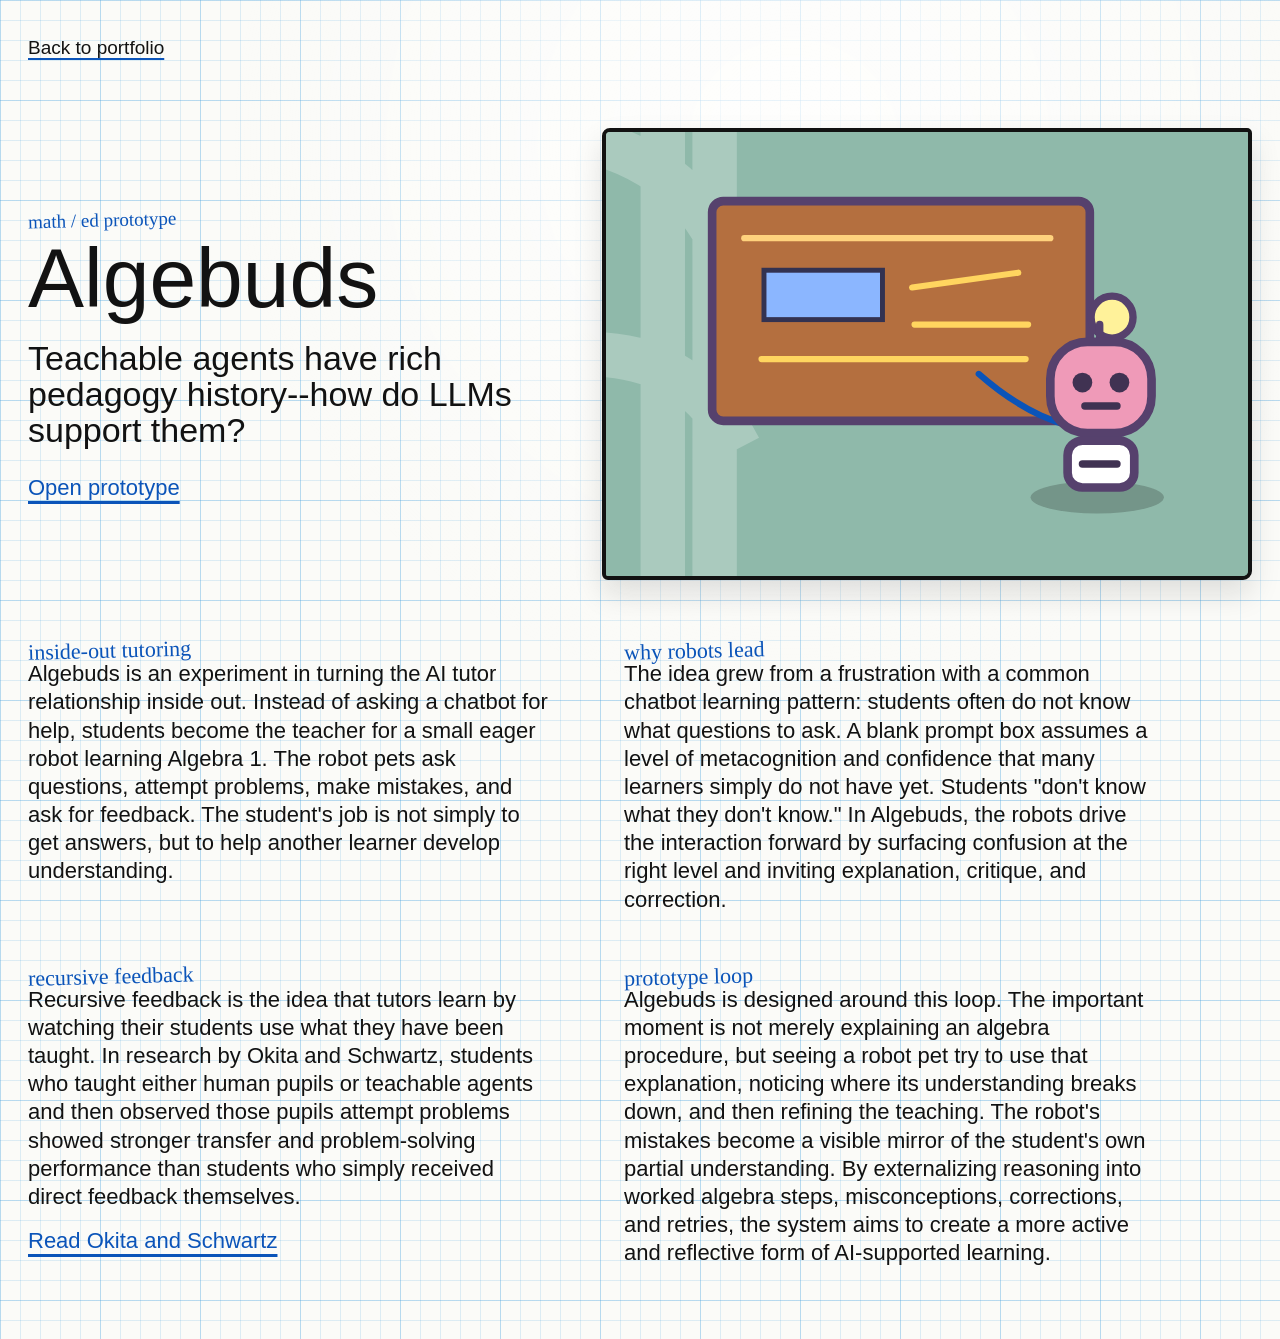
==== algebuds.html @ d645607c "Add Algebuds portfolio page" ====
<!doctype html>
<html lang="en">
  <head>
    <meta charset="utf-8">
    <meta name="viewport" content="width=device-width, initial-scale=1">
    <meta
      name="description"
      content="A brief portfolio explainer for Algebuds, a teachable-agent Algebra 1 prototype."
    >
    <title>Algebuds: Teachable Agents for Algebra 1 | Scott Farrar</title>
    <link rel="stylesheet" href="styles.css?v=algebuds-20260514">
  </head>
  <body class="case-body algebuds-body">
    <main class="case-page algebuds-page">
      <a class="case-back-link" href="index.html">Back to portfolio</a>

      <header class="case-hero algebuds-hero">
        <div class="algebuds-hero-copy">
          <p class="case-kicker">math / ed prototype</p>
          <h1>Algebuds</h1>
          <p class="case-subtitle">
            Teachable agents have rich pedagogy history--how do LLMs support them?
          </p>
          <a class="prototype-link" href="https://grumm1728.github.io/algebuds/" target="_blank" rel="noreferrer">
            Open prototype
          </a>
        </div>

        <figure class="algebuds-scene" aria-label="A robot pet learning algebra at a classroom board">
          <svg viewBox="0 0 520 360" role="img" aria-labelledby="algebuds-scene-title algebuds-scene-desc">
            <title id="algebuds-scene-title">Algebuds robot at an algebra board</title>
            <desc id="algebuds-scene-desc">
              A small robot pet stands by a board with algebra steps, ready to ask a student for feedback.
            </desc>
            <rect class="scene-wall" x="0" y="0" width="520" height="360"></rect>
            <path class="scene-arc" d="M-20 6c82 18 128 76 136 178M-14 180c58 0 96 26 122 76M46 0v360M88 0v360"></path>
            <rect class="lesson-board" x="86" y="56" width="306" height="178" rx="9"></rect>
            <path class="board-line" d="M112 86h248"></path>
            <rect class="equation-card" x="128" y="112" width="96" height="40"></rect>
            <path class="chalk-step" d="M248 126l86-12M250 156h92M126 184h214"></path>
            <path class="feedback-arrow" d="M302 196c34 30 66 44 104 48"></path>
            <path class="feedback-arrow" d="M394 230l18 14-20 10"></path>
            <ellipse class="bot-shadow" cx="398" cy="296" rx="54" ry="13"></ellipse>
            <circle class="bot-antenna" cx="410" cy="150" r="17"></circle>
            <path class="bot-stem" d="M400 178v-22"></path>
            <rect class="bot-head" x="360" y="170" width="82" height="74" rx="30"></rect>
            <circle class="bot-eye" cx="386" cy="203" r="8"></circle>
            <circle class="bot-eye" cx="416" cy="203" r="8"></circle>
            <path class="bot-mouth" d="M388 222h26"></path>
            <rect class="bot-body" x="374" y="250" width="54" height="38" rx="12"></rect>
            <path class="bot-body-line" d="M386 269h28"></path>
          </svg>
        </figure>
      </header>

      <section class="algebuds-copy" aria-label="Algebuds explainer">
        <article class="case-section algebuds-section">
          <p class="section-label">inside-out tutoring</p>
          <p>
            Algebuds is an experiment in turning the AI tutor relationship inside out. Instead of
            asking a chatbot for help, students become the teacher for a small eager robot learning
            Algebra 1. The robot pets ask questions, attempt problems, make mistakes, and ask for
            feedback. The student's job is not simply to get answers, but to help another learner
            develop understanding.
          </p>
        </article>

        <article class="case-section algebuds-section">
          <p class="section-label">why robots lead</p>
          <p>
            The idea grew from a frustration with a common chatbot learning pattern: students often
            do not know what questions to ask. A blank prompt box assumes a level of metacognition
            and confidence that many learners simply do not have yet. Students "don't know what
            they don't know." In Algebuds, the robots drive the interaction forward by surfacing
            confusion at the right level and inviting explanation, critique, and correction.
          </p>
        </article>

        <article class="case-section algebuds-section">
          <p class="section-label">recursive feedback</p>
          <p>
            Recursive feedback is the idea that tutors learn by watching their students use what
            they have been taught. In research by Okita and Schwartz, students who taught either
            human pupils or teachable agents and then observed those pupils attempt problems showed
            stronger transfer and problem-solving performance than students who simply received
            direct feedback themselves.
          </p>
          <a
            class="research-link"
            href="https://aaalab.stanford.edu/assets/papers/2013/Learning_by_teaching_human_pupils.pdf"
            target="_blank"
            rel="noreferrer"
          >
            Read Okita and Schwartz
          </a>
        </article>

        <article class="case-section algebuds-section">
          <p class="section-label">prototype loop</p>
          <p>
            Algebuds is designed around this loop. The important moment is not merely explaining an
            algebra procedure, but seeing a robot pet try to use that explanation, noticing where
            its understanding breaks down, and then refining the teaching. The robot's mistakes
            become a visible mirror of the student's own partial understanding. By externalizing
            reasoning into worked algebra steps, misconceptions, corrections, and retries, the
            system aims to create a more active and reflective form of AI-supported learning.
          </p>
        </article>
      </section>
    </main>
  </body>
</html>
---- styles.css ----
:root {
  --ink: #121212;
  --blue: #0b54b9;
  --blue-soft: rgba(11, 84, 185, 0.12);
  --paper: #fbfbf8;
  --grid: rgba(78, 166, 224, 0.18);
  --grid-bold: rgba(78, 166, 224, 0.26);
  --soft: rgba(18, 18, 18, 0.66);
  --shadow: rgba(18, 18, 18, 0.12);
  --font: "Proxima Nova", "ProximaNova", "Helvetica Neue", Arial, sans-serif;
  --hand: "Segoe Print", "Bradley Hand ITC", "Marker Felt", "Chalkboard SE", cursive;
}

* {
  box-sizing: border-box;
}

html {
  scroll-behavior: smooth;
}

body {
  min-height: 100vh;
  margin: 0;
  overflow-x: hidden;
  color: var(--ink);
  font-family: var(--font);
  font-size: 18px;
  line-height: 1.35;
  background-color: var(--paper);
  background-image:
    linear-gradient(var(--grid) 1px, transparent 1px),
    linear-gradient(90deg, var(--grid) 1px, transparent 1px),
    linear-gradient(var(--grid-bold) 1px, transparent 1px),
    linear-gradient(90deg, var(--grid-bold) 1px, transparent 1px);
  background-size: 20px 20px, 20px 20px, 100px 100px, 100px 100px;
}

body::before {
  position: fixed;
  inset: 0;
  z-index: -1;
  content: "";
  background: radial-gradient(circle at 48% 18%, rgba(255, 255, 255, 0.72), transparent 32rem);
}

a {
  color: inherit;
}

p,
small,
h1,
h2,
h3 {
  overflow-wrap: break-word;
}

svg {
  display: block;
}

.page-shell {
  display: grid;
  grid-template-columns: 330px minmax(0, 1fr);
  gap: 44px;
  width: min(1760px, calc(100% - 56px));
  min-height: calc(100vh - 56px);
  margin: 28px auto;
  padding: 42px 56px;
  border: 4px solid var(--ink);
  border-radius: 11px 8px 13px 7px;
  background: rgba(255, 255, 255, 0.28);
  box-shadow: 0 16px 40px var(--shadow);
}

.sidebar {
  position: relative;
  display: flex;
  min-width: 0;
  flex-direction: column;
  justify-content: flex-start;
  min-height: 850px;
  padding: 130px 0 36px;
}

.notebook-nav h2,
.section-heading h2,
.intro h2,
.applet-placeholder h2 {
  display: inline-block;
  margin: 0 0 20px;
  font-size: 34px;
  font-weight: 400;
  line-height: 1;
  text-decoration: underline;
  text-decoration-color: var(--ink);
  text-decoration-thickness: 3px;
  text-underline-offset: 7px;
}

.notebook-nav {
  display: grid;
  gap: 30px;
}

.index-section {
  display: grid;
  gap: 8px;
}

.index-section h3 {
  margin: 0 0 4px;
  font-size: 28px;
  font-weight: 700;
  line-height: 1;
  text-transform: lowercase;
}

.index-section p {
  margin: 10px 0 0;
  color: var(--soft);
  font-size: 16px;
  font-weight: 700;
  letter-spacing: 0.04em;
  text-transform: uppercase;
}

.index-section a {
  display: block;
  width: fit-content;
  color: var(--ink);
  font-size: 19px;
  line-height: 1.2;
  text-decoration-color: var(--blue);
  text-decoration-thickness: 2px;
  text-underline-offset: 4px;
}

.index-section a:hover,
.project-card:hover {
  background: rgba(255, 255, 255, 0.72);
  color: var(--blue);
}

.notebook-page {
  position: relative;
  min-width: 0;
  padding: 24px 0 0 64px;
  border-left: 3px dashed rgba(18, 18, 18, 0.32);
}

.hero {
  position: relative;
  min-height: 0;
  text-align: center;
}

.eyebrow {
  margin: 0 0 14px;
  color: var(--blue);
  font-size: 26px;
  line-height: 1.1;
}

.hero h1 {
  margin: 0;
  font-size: clamp(64px, 8vw, 102px);
  font-weight: 400;
  line-height: 0.95;
  letter-spacing: 0;
}

.intro-block {
  display: grid;
  grid-template-columns: minmax(0, 0.82fr) minmax(430px, 1.18fr);
  gap: 30px;
  align-items: start;
  margin-top: 48px;
  text-align: left;
}

.intro {
  min-width: 0;
}

.intro p {
  margin: 0;
  font-size: 20px;
}

.applet-frame {
  min-width: 0;
}

.section-heading {
  margin: 10px 0 20px;
}

.project-grid {
  display: grid;
  grid-template-columns: repeat(3, minmax(0, 1fr));
  gap: 28px;
}

.project-card {
  display: flex;
  min-height: 360px;
  flex-direction: column;
  padding: 22px 22px 18px;
  color: inherit;
  text-decoration: none;
  border: 3px solid var(--ink);
  border-radius: 6px 4px 8px 5px;
  background: rgba(255, 255, 255, 0.32);
  transition: transform 160ms ease, background-color 160ms ease;
}

.project-card:nth-child(2n) {
  rotate: -0.35deg;
}

.project-card:nth-child(3n) {
  rotate: 0.45deg;
}

.thumbnail {
  display: grid;
  min-height: 140px;
  place-items: center;
  margin-bottom: 18px;
  border: 2px solid rgba(18, 18, 18, 0.74);
  background:
    linear-gradient(var(--grid) 1px, transparent 1px),
    linear-gradient(90deg, var(--grid) 1px, transparent 1px),
    rgba(255, 255, 255, 0.42);
  background-size: 18px 18px;
}

.thumbnail svg {
  width: min(86%, 260px);
  height: 112px;
  fill: none;
  stroke: var(--ink);
  stroke-linecap: round;
  stroke-linejoin: round;
  stroke-width: 3;
}

.thumbnail img {
  width: 100%;
  height: 140px;
  object-fit: cover;
  object-position: center;
  mix-blend-mode: multiply;
  opacity: 0.82;
}

.project-card h3 {
  margin: 0 0 10px;
  font-size: 31px;
  font-weight: 400;
  line-height: 1;
}

.project-card p {
  margin: 0;
  color: var(--soft);
  font-size: 23px;
  line-height: 1.1;
}

.project-arrow {
  margin-top: auto;
  align-self: end;
  font-size: 38px;
  line-height: 1;
}

.applet-placeholder {
  position: relative;
  min-height: 330px;
  min-width: 0;
  padding: 0;
  overflow: hidden;
  border: 3px solid var(--ink);
  border-radius: 8px 5px 7px 4px;
  background: #fff;
}

.drag-teaser {
  position: absolute;
  top: 14px;
  right: 18px;
  z-index: 1;
  margin: 0;
  color: var(--blue);
  font-family: var(--hand);
  font-size: 20px;
  line-height: 1;
  rotate: -4deg;
  pointer-events: none;
}

#diagonal-canvas {
  display: block;
  width: 100%;
  height: 100%;
  min-height: 330px;
  cursor: grab;
  background: #fff;
}

.applet-caption {
  margin: 10px 4px 0;
  color: var(--soft);
  font-size: 18px;
  line-height: 1.2;
  text-align: center;
}

.belief-note {
  display: flex;
  align-items: center;
  gap: 18px;
  margin-top: 44px;
  padding-top: 28px;
  border-top: 3px dashed rgba(18, 18, 18, 0.28);
  color: var(--ink);
}

.belief-note svg {
  flex: 0 0 50px;
  fill: none;
  stroke: var(--blue);
  stroke-linecap: round;
  stroke-linejoin: round;
  stroke-width: 3;
}

.belief-note p {
  margin: 0;
  font-size: 25px;
}

.belief-note strong {
  color: var(--blue);
  font-weight: 400;
}

.page-footer {
  display: flex;
  justify-content: end;
  padding: 40px 0 12px;
}

.page-footer a {
  color: var(--blue);
  font-size: 24px;
  text-decoration-thickness: 3px;
  text-underline-offset: 6px;
}

.case-body::before {
  background: radial-gradient(circle at 62% 16%, rgba(255, 255, 255, 0.74), transparent 35rem);
}

.case-page {
  width: min(1380px, calc(100% - 56px));
  margin: 0 auto;
  padding: 36px 0 72px;
}

.case-back-link {
  display: inline-block;
  margin-bottom: 68px;
  color: var(--ink);
  font-size: 19px;
  line-height: 1.2;
  text-decoration-color: var(--blue);
  text-decoration-thickness: 2px;
  text-underline-offset: 4px;
}

.case-hero {
  max-width: 820px;
  margin: 0 0 82px;
}

.case-kicker,
.section-label {
  margin: 0 0 12px;
  color: var(--blue);
  font-family: var(--hand);
  font-size: 19px;
  line-height: 1.1;
  rotate: -1.5deg;
}

.case-hero h1 {
  margin: 0;
  font-size: clamp(48px, 7vw, 84px);
  font-weight: 400;
  line-height: 0.95;
  letter-spacing: 0;
}

.case-subtitle {
  max-width: 680px;
  margin: 22px 0 0;
  font-size: clamp(24px, 3vw, 34px);
  line-height: 1.05;
}

.case-section {
  margin: 0;
  padding-top: 8px;
}

.case-section h2 {
  max-width: 560px;
  margin: 0 0 16px;
  font-size: clamp(30px, 4vw, 46px);
  font-weight: 400;
  line-height: 1;
}

.case-section p {
  max-width: 560px;
  margin: 0;
  font-size: 22px;
  line-height: 1.28;
}

.scroll-case {
  display: grid;
  grid-template-columns: minmax(280px, 0.82fr) minmax(520px, 1.18fr);
  gap: clamp(36px, 6vw, 86px);
  align-items: start;
  margin-bottom: 76px;
}

.scroll-copy {
  display: grid;
  gap: 38vh;
  padding-bottom: 18vh;
}

.scroll-step {
  min-height: 58vh;
  display: flex;
  flex-direction: column;
  justify-content: center;
}

.classroom-sticky {
  position: relative;
  position: sticky;
  top: calc((100vh - 480px) / 2);
  min-height: 480px;
  margin: 0;
}

.projection-screen,
.teacher-laptop {
  position: absolute;
  border: 3px solid var(--ink);
  background: rgba(255, 255, 255, 0.88);
  box-shadow: 0 8px 24px rgba(18, 18, 18, 0.08);
}

.projection-screen {
  top: 0;
  right: 4%;
  width: min(40vw, 420px);
  aspect-ratio: 16 / 10;
  border-radius: 8px 5px 7px 4px;
  rotate: 0.5deg;
}

.teacher-laptop {
  top: 152px;
  left: 1%;
  width: min(34vw, 360px);
  aspect-ratio: 16 / 10;
  border-radius: 8px 5px 9px 4px;
  rotate: -0.7deg;
}

.screen-label {
  position: absolute;
  top: -28px;
  left: 10px;
  margin: 0;
  color: var(--blue);
  font-family: var(--hand);
  font-size: 18px;
  line-height: 1;
  rotate: -4deg;
}

.screen-stage,
.laptop-display {
  position: absolute;
  inset: 18px;
  overflow: hidden;
  background: #fff;
}

.screen-state,
.caption-state {
  opacity: 0;
  transition: opacity 240ms ease, transform 240ms ease;
  pointer-events: none;
}

.screen-state {
  position: absolute;
  inset: 0;
  display: grid;
  place-items: center;
  padding: 18px;
  text-align: center;
  transform: translateY(8px);
}

.classroom-sticky[data-state="problem"] .state-problem,
.classroom-sticky[data-state="insight"] .state-insight,
.classroom-sticky[data-state="solution"] .state-solution,
.classroom-sticky[data-state="editing"] .state-editing,
.classroom-sticky[data-state="impact"] .state-impact {
  opacity: 1;
  transform: translateY(0);
}

.screen-state p,
.screen-state li {
  margin: 0;
  font-size: clamp(16px, 2vw, 24px);
  line-height: 1.12;
}

.screen-state ul {
  display: grid;
  gap: 6px;
  margin: 12px 0 0;
  padding-left: 22px;
  text-align: left;
}

.skipped-text {
  color: #d01818;
  rotate: -8deg;
}

.quad-interactive {
  display: grid;
  width: min(84%, 360px);
  place-items: center;
}

.quad-interactive svg {
  width: 100%;
  height: auto;
}

.laptop-quad {
  width: min(72%, 280px);
  transform: translateY(-2px);
}

.annotated-quad {
  width: min(72%, 320px);
  transform: translate(18px, -10px);
}

.laptop-quad.annotated-quad {
  width: min(58%, 240px);
  transform: translateY(-18px);
}

.annotated-quad svg {
  width: 86%;
}

.quad-grid-line {
  fill: none;
  stroke: rgba(78, 166, 224, 0.34);
  stroke-width: 1;
}

.quad-shape {
  fill: rgba(153, 51, 0, 0.1);
  stroke: #993300;
  stroke-linejoin: round;
  stroke-width: 3;
}

.quad-diagonal {
  fill: none;
  stroke-linecap: round;
  stroke-width: 3;
}

.quad-one {
  stroke: #004dff;
}

.quad-two {
  stroke: #ff00cc;
}

.quad-point {
  fill: #ff0000;
  stroke: #ff0000;
  stroke-width: 5;
}

.quad-arrow {
  fill: none;
  stroke: var(--blue);
  stroke-linecap: round;
  stroke-width: 2;
}

.annotation-arrow {
  fill: none;
  stroke: #7a62b5;
  stroke-linecap: round;
  stroke-width: 5;
}

.purple-note {
  display: inline-block;
  margin-top: -18px;
  padding: 5px 10px;
  color: #c02a9a;
  border: 2px solid #c02a9a;
  border-radius: 12px 7px 14px 8px;
  font-family: var(--hand);
  font-size: clamp(13px, 1.35vw, 18px);
  line-height: 1;
  rotate: -6deg;
}

.ppt-dot {
  display: grid;
  width: 74px;
  height: 74px;
  place-items: center;
  color: #fff;
  border-radius: 22px 28px 20px 24px;
  background: radial-gradient(circle at 65% 35%, #ff8a2a, #d42143 68%);
  font-size: 38px;
  font-weight: 700;
}

.mini-chart {
  display: flex;
  align-items: end;
  gap: 8px;
  width: min(170px, 58%);
  height: 90px;
  margin: 0 auto 12px;
  border-bottom: 2px solid rgba(18, 18, 18, 0.54);
  border-left: 2px solid rgba(18, 18, 18, 0.54);
}

.mini-chart span {
  display: block;
  flex: 1;
  border: 2px solid var(--ink);
  border-bottom: 0;
}

.mini-chart span:nth-child(1) {
  height: 52%;
  background: rgba(255, 127, 0, 0.18);
}

.mini-chart span:nth-child(2) {
  height: 78%;
  background: rgba(11, 84, 185, 0.12);
}

.mini-chart span:nth-child(3) {
  height: 38%;
  background: rgba(255, 0, 204, 0.14);
}

.pink-note {
  display: inline-block;
  padding: 8px 16px;
  color: #c02a9a;
  border: 2px solid #c02a9a;
  border-radius: 12px 7px 14px 8px;
  font-family: var(--hand);
  rotate: -10deg;
}

.drawn-arrow {
  position: absolute;
  left: 36%;
  top: 48%;
  width: 96px;
  height: 48px;
  border-top: 5px solid #7a62b5;
  border-radius: 50%;
  rotate: 16deg;
}

.drawn-arrow::after {
  position: absolute;
  right: 0;
  top: -9px;
  width: 16px;
  height: 16px;
  content: "";
  border-top: 4px solid #7a62b5;
  border-right: 4px solid #7a62b5;
  rotate: 45deg;
}

.screen-pull {
  position: absolute;
  left: 50%;
  bottom: -34px;
  width: 2px;
  height: 30px;
  background: var(--ink);
}

.screen-pull::after {
  position: absolute;
  left: -5px;
  bottom: -8px;
  width: 10px;
  height: 10px;
  content: "";
  border: 2px solid var(--ink);
  border-radius: 50%;
  background: var(--paper);
}

.laptop-base {
  position: absolute;
  left: -4%;
  right: -4%;
  top: calc(100% - 2px);
  height: 38px;
  background: transparent;
}

.laptop-base::before {
  position: absolute;
  inset: 0;
  content: "";
  border: 3px solid var(--ink);
  border-top-width: 2px;
  border-radius: 4px 5px 7px 6px;
  background: rgba(255, 255, 255, 0.72);
  transform: perspective(190px) rotateX(20deg) skewX(-3deg);
  transform-origin: top center;
}

.laptop-base::after {
  position: absolute;
  left: 44%;
  bottom: 14px;
  width: 48px;
  height: 8px;
  content: "";
  border: 2px solid var(--ink);
  border-radius: 50%;
  rotate: -4deg;
}

.students {
  position: absolute;
  right: 0;
  top: 304px;
  width: 310px;
  height: 112px;
}

.student {
  position: absolute;
  bottom: 0;
  width: 72px;
  height: 96px;
  --hand-rotate: -70deg;
  --hand-left: 58px;
  --hand-top: 52px;
}

.student::before {
  position: absolute;
  left: 20px;
  top: 0;
  width: 38px;
  height: 42px;
  content: "";
  border: 3px solid var(--ink);
  border-radius: 50%;
  background: rgba(255, 255, 255, 0.86);
}

.student::after {
  position: absolute;
  left: 8px;
  top: 44px;
  width: 62px;
  height: 52px;
  content: "";
  border-top: 3px solid var(--ink);
  border-left: 3px solid var(--ink);
  transform: skewY(16deg);
}

.student {
  pointer-events: none;
}

.student-one {
  --hand-rotate: -66deg;
}

.student-two {
  --hand-rotate: -74deg;
}

.student-three {
  --hand-rotate: -62deg;
}

.student-four {
  --hand-rotate: -72deg;
}

.raised-hand {
  position: absolute;
  left: var(--hand-left);
  top: var(--hand-top);
  display: none;
  width: 46px;
  height: 0;
  border-top: 3px solid var(--ink);
  transform: rotate(var(--hand-rotate));
  transform-origin: 0 50%;
}

.classroom-sticky[data-state="impact"] .raised-hand {
  display: block;
  animation: raised-arm-wiggle 1700ms ease-in-out infinite;
}

.classroom-sticky[data-state="impact"] .student-two .raised-hand {
  animation-delay: 120ms;
}

.classroom-sticky[data-state="impact"] .student-three .raised-hand {
  animation-delay: 240ms;
}

.classroom-sticky[data-state="impact"] .student-four .raised-hand {
  animation-delay: 360ms;
}

@keyframes raised-arm-wiggle {
  0%,
  100% {
    transform: rotate(var(--hand-rotate));
  }

  50% {
    transform: rotate(calc(var(--hand-rotate) + 8deg));
  }
}

.student-two {
  left: 98px;
  bottom: 10px;
  rotate: -8deg;
}

.student-three {
  left: 172px;
  bottom: 0;
  rotate: 5deg;
}

.student-four {
  left: 238px;
  bottom: 13px;
  rotate: -5deg;
}

.student-one {
  left: 14px;
  rotate: 8deg;
}

.classroom-sticky figcaption {
  position: absolute;
  left: 6%;
  bottom: 0;
  width: min(680px, 90%);
  min-height: 48px;
  color: var(--soft);
  font-size: 20px;
  line-height: 1.2;
}

.caption-state {
  position: absolute;
  inset: 0 auto auto 0;
}

.insight-section {
  max-width: 780px;
  padding: 28px 0 34px;
}

.insight-section blockquote {
  margin: 0 0 18px;
  font-size: clamp(42px, 6vw, 68px);
  font-weight: 400;
  line-height: 0.96;
}

.case-list,
.callout-list,
.pm-note ul {
  display: grid;
  gap: 10px;
  margin: 18px 0 0;
  padding: 0;
  list-style: none;
}

.case-list li,
.callout-list li,
.pm-note li {
  position: relative;
  padding-left: 28px;
  font-size: 22px;
  line-height: 1.2;
}

.case-list li::before,
.callout-list li::before,
.pm-note li::before {
  position: absolute;
  left: 0;
  top: 0.05em;
  color: var(--blue);
  content: "+";
  font-family: var(--hand);
  font-size: 24px;
  line-height: 1;
}

.case-list + p {
  margin-top: 24px;
}

.pm-note {
  max-width: 820px;
  margin: 8px 0 58px;
  padding: 26px 28px;
  border: 3px solid var(--ink);
  border-radius: 6px 4px 8px 5px;
  background: rgba(255, 255, 255, 0.5);
  rotate: -0.2deg;
}

.pm-note dl {
  display: grid;
  gap: 22px;
  margin: 0;
}

.pm-note div {
  display: grid;
  gap: 5px;
}

.pm-note dt {
  color: var(--blue);
  font-size: 20px;
  font-weight: 700;
  line-height: 1;
}

.pm-note dd {
  margin: 0;
  font-size: 24px;
  line-height: 1.18;
}

.closing-line {
  max-width: 760px;
  margin: 0 0 24px;
  font-size: clamp(38px, 5vw, 62px);
  font-weight: 400;
  line-height: 0.98;
}

.kidlinks-page {
  width: min(1320px, calc(100% - 56px));
}

.kidlinks-hero {
  position: relative;
  max-width: 940px;
  min-height: 450px;
  margin-bottom: 18px;
  padding-bottom: 0;
}

.kidlinks-hero h1 {
  font-size: clamp(42px, 6vw, 78px);
}

.kidlinks-hero > * {
  position: relative;
  z-index: 1;
}

.kidlinks-hero::after {
  position: absolute;
  left: 220px;
  top: -40px;
  z-index: 0;
  width: 1040px;
  height: 590px;
  content: "";
  background-image: url("images/kidlinks-family-network.png");
  background-repeat: no-repeat;
  background-position: right top;
  background-size: contain;
  opacity: 0.68;
  mix-blend-mode: multiply;
  pointer-events: none;
  -webkit-mask-image:
    linear-gradient(to right, transparent 0%, rgb(0 0 0 / 0.48) 14%, #000 42%, rgb(0 0 0 / 0.72) 82%, transparent 100%),
    linear-gradient(to bottom, rgb(0 0 0 / 0.72) 0%, #000 26%, rgb(0 0 0 / 0.56) 76%, transparent 100%);
  mask-image:
    linear-gradient(to right, transparent 0%, rgb(0 0 0 / 0.48) 14%, #000 42%, rgb(0 0 0 / 0.72) 82%, transparent 100%),
    linear-gradient(to bottom, rgb(0 0 0 / 0.72) 0%, #000 26%, rgb(0 0 0 / 0.56) 76%, transparent 100%);
  -webkit-mask-composite: source-in;
  mask-composite: intersect;
}

.double-diamond {
  position: relative;
  width: 100%;
  max-width: 1120px;
  min-height: 540px;
  margin: 20px 0 72px;
  padding: 18px 0 0;
}

.diamond-sketch {
  width: min(100%, 1040px);
  height: auto;
  overflow: visible;
}

.diamond-outline,
.diamond-fold {
  fill: rgba(255, 255, 255, 0.18);
  stroke: var(--ink);
  stroke-linecap: round;
  stroke-linejoin: round;
  stroke-width: 4;
  vector-effect: non-scaling-stroke;
}

.diamond-outline:nth-of-type(1) {
  transform: rotate(-0.4deg);
  transform-origin: 220px 170px;
}

.diamond-outline:nth-of-type(2) {
  transform: rotate(0.35deg);
  transform-origin: 580px 170px;
}

.diamond-fold {
  fill: none;
  stroke: rgba(18, 18, 18, 0.34);
  stroke-dasharray: 8 10;
  stroke-width: 3;
}

.diamond-dot {
  fill: var(--blue);
  stroke: var(--paper);
  stroke-width: 3;
}

.diamond-labels {
  position: absolute;
  inset: 0 auto auto 0;
  width: min(100%, 1040px);
  min-height: 440px;
  pointer-events: none;
}

.diamond-phase {
  position: absolute;
  width: 180px;
  text-align: center;
}

.diamond-phase p {
  margin: 0 0 6px;
  color: var(--blue);
  font-family: var(--hand);
  font-size: 25px;
  line-height: 1;
}

.diamond-phase span {
  display: block;
  margin-top: 224px;
  font-size: 14px;
  font-weight: 700;
  line-height: 1.12;
}

.diamond-discover {
  left: 70px;
  top: 158px;
}

.diamond-define {
  left: 260px;
  top: 158px;
}

.diamond-develop {
  left: 450px;
  top: 158px;
  width: 220px;
}

.diamond-deliver {
  left: 682px;
  top: 158px;
  width: 200px;
}

.kidlinks-study-grid {
  display: grid;
  grid-template-columns: minmax(280px, 0.92fr) minmax(340px, 0.78fr);
  gap: 62px 72px;
  align-items: center;
  margin-bottom: 64px;
}

.kidlinks-study-section {
  max-width: 640px;
}

.kidlinks-study-section h2 {
  margin: 0 0 16px;
  font-size: clamp(34px, 4vw, 52px);
  font-weight: 400;
  line-height: 1;
}

.kidlinks-study-section p {
  margin: 0 0 16px;
  font-size: 22px;
  line-height: 1.3;
}

.phone-mockup {
  justify-self: center;
  width: min(100%, 390px);
  margin: 0;
}

.phone-shell {
  position: relative;
  width: min(100%, 330px);
  margin: 0 auto;
  padding: 16px 14px 20px;
  border: 4px solid var(--ink);
  border-radius: 34px 30px 38px 32px;
  background: #111;
  box-shadow: 0 16px 34px rgba(18, 18, 18, 0.14);
}

.phone-status {
  width: 72px;
  height: 8px;
  margin: 0 auto 12px;
  border-radius: 999px;
  background: rgba(255, 255, 255, 0.28);
}

.phone-screen {
  min-height: 548px;
  padding: 24px 18px;
  overflow: hidden;
  border-radius: 23px 20px 27px 21px;
  background:
    linear-gradient(var(--grid) 1px, transparent 1px),
    linear-gradient(90deg, var(--grid) 1px, transparent 1px),
    #fbfbf8;
  background-size: 18px 18px;
}

.phone-title {
  margin: 0 0 16px;
  color: var(--ink);
  font-size: 30px;
  font-weight: 700;
  line-height: 1;
}

.phone-search,
.kid-card,
.quick-row span,
.list-row {
  border: 2px solid rgba(18, 18, 18, 0.82);
  background: rgba(255, 255, 255, 0.76);
}

.phone-search {
  margin-bottom: 16px;
  padding: 11px 12px;
  color: var(--soft);
  border-radius: 8px 6px 9px 7px;
  font-size: 14px;
  line-height: 1;
}

.kid-card {
  display: grid;
  gap: 5px;
  margin-bottom: 14px;
  padding: 18px;
  border-radius: 9px 6px 10px 7px;
}

.kid-card span {
  color: var(--blue);
  font-size: 34px;
  line-height: 1;
}

.kid-card small,
.list-row small {
  color: var(--soft);
  font-size: 14px;
  line-height: 1.1;
}

.quick-row {
  display: grid;
  grid-template-columns: 1fr 1fr;
  gap: 10px;
  margin-bottom: 16px;
}

.quick-row span {
  padding: 10px 8px;
  border-radius: 8px 5px 9px 6px;
  color: var(--blue);
  font-family: var(--hand);
  font-size: 16px;
  line-height: 1;
  text-align: center;
}

.list-row {
  display: grid;
  gap: 3px;
  margin-bottom: 10px;
  padding: 13px 14px;
  border-radius: 8px 6px 10px 5px;
}

.list-row strong {
  font-size: 19px;
  line-height: 1;
}

.muted-row {
  border-style: dashed;
}

.phone-mockup figcaption {
  margin: 12px auto 0;
  max-width: 330px;
  color: var(--soft);
  font-size: 18px;
  line-height: 1.2;
  text-align: center;
}

.contact-screen {
  color: #f6f6f6;
  background:
    linear-gradient(rgba(255, 255, 255, 0.08) 1px, transparent 1px),
    linear-gradient(90deg, rgba(255, 255, 255, 0.08) 1px, transparent 1px),
    #1b1b1d;
  background-size: 18px 18px;
}

.contact-nav {
  margin: 0 0 28px;
  color: #69a7ff;
  font-size: 17px;
  line-height: 1;
}

.contact-avatar {
  display: grid;
  width: 86px;
  height: 86px;
  place-items: center;
  margin: 0 auto 16px;
  color: #fff;
  border-radius: 50%;
  background: linear-gradient(145deg, #7a7a80, #424247);
  font-size: 44px;
  font-weight: 700;
}

.contact-screen h3 {
  max-width: 250px;
  margin: 0 auto 18px;
  font-size: 28px;
  font-weight: 700;
  line-height: 1.05;
  text-align: center;
}

.contact-actions {
  display: grid;
  grid-template-columns: repeat(3, minmax(0, 1fr));
  gap: 8px;
  margin-bottom: 18px;
}

.contact-actions span,
.contact-field {
  border: 1px solid rgba(255, 255, 255, 0.1);
  background: rgba(255, 255, 255, 0.08);
}

.contact-actions span {
  padding: 11px 4px;
  color: #69a7ff;
  border-radius: 9px 7px 10px 8px;
  font-size: 13px;
  line-height: 1;
  text-align: center;
}

.contact-field {
  display: grid;
  gap: 4px;
  margin-bottom: 10px;
  padding: 13px 14px;
  border-radius: 10px 8px 11px 9px;
}

.contact-field small {
  color: rgba(255, 255, 255, 0.58);
  font-size: 12px;
  line-height: 1;
}

.contact-field span {
  color: #fff;
  font-size: 17px;
  line-height: 1.18;
}

.contact-note {
  border-style: dashed;
}

.mockup-pair {
  display: grid;
  grid-column: 1 / -1;
  grid-template-columns: repeat(3, minmax(260px, 1fr));
  gap: 34px;
  align-items: start;
  width: min(100%, 1140px);
  margin: -14px 0 0;
}

.graph-screen {
  position: relative;
}

.tag-zone {
  position: absolute;
  display: grid;
  place-items: center;
  color: var(--blue);
  border: 2px dashed rgba(11, 84, 185, 0.55);
  border-radius: 999px;
  font-family: var(--hand);
  font-size: 17px;
  line-height: 1;
}

.school-zone {
  left: 30px;
  top: 56px;
  width: 132px;
  height: 138px;
  rotate: -10deg;
}

.play-zone {
  right: 20px;
  top: 56px;
  width: 116px;
  height: 124px;
  rotate: 8deg;
}

.sports-zone {
  left: 42px;
  bottom: 42px;
  width: 184px;
  height: 132px;
  rotate: -2deg;
}

.network-svg {
  position: relative;
  z-index: 1;
  width: 100%;
  height: 390px;
  margin-top: 6px;
  fill: none;
  stroke: var(--ink);
  stroke-linecap: round;
  stroke-linejoin: round;
  stroke-width: 3;
}

.network-svg .node {
  fill: #fff;
}

.network-svg .child-node {
  fill: rgba(11, 84, 185, 0.15);
  stroke: var(--blue);
}

.network-svg .friend-node {
  fill: rgba(255, 127, 0, 0.16);
  stroke: #993300;
}

.network-svg .unknown-node {
  stroke-dasharray: 5 5;
}

.network-svg text {
  fill: var(--ink);
  stroke: none;
  font-family: var(--font);
  font-size: 13px;
  font-weight: 700;
  text-anchor: middle;
}

.parent-screen h3 {
  margin: 18px 0 8px;
  color: var(--ink);
  font-size: 36px;
  font-weight: 700;
  line-height: 0.95;
}

.breadcrumb {
  display: inline-block;
  margin: 0;
  color: var(--blue);
  border-bottom: 2px solid rgba(11, 84, 185, 0.42);
  font-size: 15px;
  line-height: 1.15;
}

.relationship-note {
  margin: 0 0 18px;
  color: var(--soft);
  font-size: 18px;
  line-height: 1.18;
}

.parent-summary {
  display: grid;
  gap: 5px;
  margin-bottom: 12px;
  padding: 14px 15px;
  border: 2px solid rgba(18, 18, 18, 0.82);
  border-radius: 9px 6px 10px 7px;
  background: rgba(255, 255, 255, 0.76);
}

.parent-summary small {
  color: var(--blue);
  font-size: 13px;
  font-weight: 700;
  line-height: 1;
  text-transform: lowercase;
}

.parent-summary span {
  font-size: 18px;
  line-height: 1.15;
}

.handoff-button {
  display: flex;
  align-items: center;
  justify-content: center;
  gap: 10px;
  min-height: 54px;
  margin-top: 24px;
  padding: 12px 16px;
  color: #fff;
  border-radius: 15px 13px 17px 14px;
  background: #007aff;
  font-size: 19px;
  font-weight: 700;
  line-height: 1;
  text-align: center;
  text-decoration: none;
  box-shadow: 0 7px 18px rgba(0, 122, 255, 0.22);
}

.contacts-icon {
  position: relative;
  width: 28px;
  height: 28px;
  border-radius: 7px;
  background: linear-gradient(145deg, #5dd97d, #1aa35a);
}

.contacts-icon::before,
.contacts-icon::after {
  position: absolute;
  content: "";
  background: rgba(255, 255, 255, 0.92);
}

.contacts-icon::before {
  left: 9px;
  top: 6px;
  width: 10px;
  height: 10px;
  border-radius: 50%;
}

.contacts-icon::after {
  left: 6px;
  right: 6px;
  bottom: 6px;
  height: 8px;
  border-radius: 999px 999px 5px 5px;
}

.deliver-section {
  grid-column: 1 / -1;
  max-width: 820px;
}

.creator-workflow {
  display: grid;
  grid-template-columns: 1fr auto 1fr auto 1fr auto 1fr;
  gap: 12px;
  align-items: center;
  width: min(100%, 1060px);
  margin: 34px 0 0;
}

.workflow-step {
  display: grid;
  min-height: 198px;
  align-content: start;
  gap: 12px;
  padding: 16px 14px 14px;
  border: 3px solid var(--ink);
  border-radius: 7px 5px 8px 6px;
  background: rgba(255, 255, 255, 0.46);
}

.workflow-step:nth-child(4n + 1) {
  rotate: -0.45deg;
}

.workflow-step:nth-child(4n + 3) {
  rotate: 0.38deg;
}

.workflow-step p {
  margin: 0;
  color: var(--blue);
  font-family: var(--hand);
  font-size: 20px;
  line-height: 1;
}

.workflow-step svg {
  width: 100%;
  height: auto;
  fill: none;
  stroke: var(--ink);
  stroke-linecap: round;
  stroke-linejoin: round;
  stroke-width: 4;
}

.workflow-brand-icon {
  align-self: center;
  justify-self: center;
  width: min(92px, 72%);
  height: auto;
  margin-top: 18px;
  filter: drop-shadow(0 1px 0 rgba(18, 18, 18, 0.14));
}

.github-icon {
  width: min(98px, 76%);
}

.workflow-scribble,
.workflow-code,
.workflow-branch {
  stroke: var(--blue);
}

.workflow-dot {
  fill: var(--blue);
  stroke: var(--blue);
}

.workflow-arrow {
  color: var(--blue);
  font-family: var(--hand);
  font-size: 32px;
  line-height: 1;
}

.kidlinks-principles {
  grid-column: 1 / -1;
  width: min(100%, 1120px);
  max-width: 1120px;
  margin: -20px 0 -12px;
}

.algebuds-thumb {
  width: 100%;
  height: 140px;
}

.thumbnail .algebuds-thumb {
  width: 100%;
  height: 140px;
}

.algebuds-page {
  width: min(1240px, calc(100% - 56px));
}

.algebuds-hero {
  display: grid;
  grid-template-columns: minmax(320px, 0.86fr) minmax(420px, 1.14fr);
  gap: clamp(36px, 7vw, 84px);
  align-items: center;
  max-width: none;
  margin-bottom: 52px;
}

.algebuds-hero-copy {
  max-width: 620px;
}

.prototype-link,
.research-link {
  display: inline-block;
  width: fit-content;
  color: var(--blue);
  font-size: 22px;
  line-height: 1.1;
  text-decoration-thickness: 3px;
  text-underline-offset: 6px;
}

.prototype-link {
  margin-top: 28px;
}

.algebuds-scene {
  min-width: 0;
  margin: 0;
  padding: 0;
}

.algebuds-scene svg {
  width: 100%;
  height: auto;
  overflow: hidden;
  border: 4px solid var(--ink);
  border-radius: 8px 5px 9px 6px;
  background: #8fb9aa;
  box-shadow: 0 14px 30px rgba(18, 18, 18, 0.12);
}

.scene-wall {
  fill: #8fb9aa;
}

.scene-arc {
  fill: none;
  stroke: rgba(255, 255, 255, 0.24);
  stroke-width: 36;
}

.lesson-board {
  fill: #b46f3f;
  stroke: #56416d;
  stroke-width: 7;
}

.board-line {
  fill: none;
  stroke: #ffd27d;
  stroke-linecap: round;
  stroke-width: 5;
}

.equation-card {
  fill: #8bb6ff;
  stroke: #333251;
  stroke-width: 4;
}

.chalk-step,
.feedback-arrow,
.bot-mouth,
.bot-body-line,
.bot-stem {
  fill: none;
  stroke-linecap: round;
  stroke-linejoin: round;
}

.chalk-step {
  stroke: #ffd55f;
  stroke-width: 5;
}

.feedback-arrow {
  stroke: var(--blue);
  stroke-width: 5;
}

.bot-shadow {
  fill: rgba(18, 18, 18, 0.22);
}

.bot-antenna {
  fill: #fff29a;
  stroke: #56416d;
  stroke-width: 6;
}

.bot-stem {
  stroke: #56416d;
  stroke-width: 6;
}

.bot-head {
  fill: #ef9ab8;
  stroke: #56416d;
  stroke-width: 7;
}

.bot-eye {
  fill: #403252;
}

.bot-mouth,
.bot-body-line {
  stroke: #403252;
  stroke-width: 6;
}

.bot-body {
  fill: #fff;
  stroke: #56416d;
  stroke-width: 7;
}

.algebuds-copy {
  display: grid;
  grid-template-columns: minmax(0, 1fr) minmax(0, 1fr);
  gap: 44px 72px;
  max-width: 1120px;
}

.algebuds-section {
  padding-top: 0;
}

.algebuds-section p:not(.section-label) {
  max-width: 100%;
}

.research-link {
  margin-top: 18px;
}

@media (max-width: 1180px) {
  .page-shell {
    grid-template-columns: 1fr;
    gap: 28px;
    padding: 34px;
  }

  .sidebar {
    min-height: 0;
    padding: 0;
  }

  .notebook-nav {
    grid-template-columns: repeat(3, minmax(0, 1fr));
    gap: 24px;
  }

  .notebook-nav h2 {
    display: none;
  }

  .notebook-page {
    padding-left: 0;
    border-left: 0;
  }

  .hero {
    min-height: 0;
  }

  .intro {
    margin: 0 auto;
  }

  .project-grid {
    grid-template-columns: repeat(2, minmax(0, 1fr));
  }

  .intro-block,
  .applet-placeholder {
    grid-template-columns: 1fr;
  }

  .case-page {
    width: min(100% - 44px, 960px);
  }

  .scroll-case {
    grid-template-columns: 1fr;
    gap: 38px;
  }

  .classroom-sticky {
    order: -1;
    top: 10px;
    min-height: 500px;
    z-index: 2;
  }

  .scroll-copy {
    gap: 30vh;
  }

  .scroll-step {
    min-height: 54vh;
  }

  .projection-screen {
    width: min(62vw, 420px);
  }

  .teacher-laptop {
    width: min(54vw, 360px);
  }

  .kidlinks-study-grid {
    grid-template-columns: 1fr;
    gap: 42px;
  }

  .phone-mockup {
    justify-self: start;
  }

  .mockup-pair {
    grid-template-columns: 1fr;
    width: min(100%, 390px);
  }

  .creator-workflow {
    grid-template-columns: 1fr;
    gap: 10px;
    width: min(100%, 390px);
  }

  .workflow-arrow {
    justify-self: center;
    rotate: 90deg;
  }

  .algebuds-hero,
  .algebuds-copy {
    grid-template-columns: 1fr;
  }

  .algebuds-scene {
    max-width: 640px;
  }
}

@media (max-width: 900px) {
  .case-hero h1 {
    max-width: 320px;
    font-size: 35px;
  }

  .case-subtitle {
    max-width: 340px;
  }

  .diamond-labels,
  .double-diamond,
  .kidlinks-study-section,
  .mockup-pair,
  .creator-workflow,
  .deliver-section,
  .kidlinks-principles {
    max-width: 360px;
  }

  .double-diamond {
    min-height: 620px;
    margin: 8px 0 58px;
  }

  .diamond-sketch {
    width: 360px;
    transform: translateX(-18px);
  }

  .diamond-labels {
    position: relative;
    display: grid;
    grid-template-columns: 1fr;
    gap: 12px;
    min-height: 0;
    margin-top: -18px;
  }

  .diamond-phase {
    position: relative;
    left: auto;
    top: auto;
    width: 100%;
    padding: 14px 16px;
    border: 3px solid var(--ink);
    border-radius: 6px 4px 8px 5px;
    background: rgba(255, 255, 255, 0.44);
    text-align: left;
  }

  .diamond-phase:nth-child(2n) {
    rotate: -0.4deg;
  }

  .diamond-phase p {
    font-size: 24px;
  }

  .diamond-phase span {
    margin-top: 0;
    font-size: 16px;
  }
}

@media (max-width: 760px) {
  body {
    font-size: 20px;
  }

  .page-shell {
    width: min(calc(100vw - 24px), 720px);
    max-width: calc(100vw - 24px);
    min-height: calc(100vh - 24px);
    margin: 12px auto;
    padding: 22px;
    border-width: 3px;
  }

  .notebook-nav {
    grid-template-columns: 1fr;
    gap: 22px;
  }

  .hero h1 {
    font-size: 58px;
  }

  .intro p {
    font-size: 23px;
  }

  .section-heading {
    display: block;
  }

  .project-grid {
    grid-template-columns: 1fr;
  }

  .project-card {
    min-height: 320px;
  }

  .applet-placeholder {
    padding: 20px;
  }

  .belief-note {
    align-items: flex-start;
  }

  .page-footer {
    justify-content: start;
  }

  .case-page {
    width: calc(100vw - 24px);
    max-width: 720px;
    padding-top: 22px;
  }

  .case-back-link {
    margin-bottom: 42px;
  }

  .case-hero {
    margin-bottom: 48px;
  }

  .case-hero,
  .pm-note {
    width: 100%;
    max-width: 100%;
  }

  .case-section h2,
  .case-section p,
  .case-subtitle {
    width: 340px;
    max-width: calc(100vw - 48px);
  }

  .case-hero h1 {
    max-width: 260px;
    font-size: 34px;
  }

  .kidlinks-hero h1 {
    max-width: 340px;
  }

  .kidlinks-hero {
    min-height: 500px;
    margin-bottom: 10px;
    padding-bottom: 0;
  }

  .kidlinks-hero::after {
    left: 92px;
    top: 54px;
    width: 440px;
    height: 280px;
    opacity: 0.5;
  }

  .case-section p,
  .case-list li,
  .callout-list li,
  .pm-note li,
  .pm-note dd {
    font-size: 21px;
  }

  .case-subtitle {
    font-size: 22px;
  }

  .case-section {
    margin-bottom: 0;
  }

  .pm-note {
    padding: 22px;
  }

  .scroll-case {
    gap: 28px;
  }

  .classroom-sticky {
    top: 0;
    min-height: 430px;
    margin: 0 -2px;
  }

  .projection-screen {
    top: 0;
    left: 180px;
    right: auto;
    width: 160px;
    border-width: 2px;
  }

  .teacher-laptop {
    top: 142px;
    left: 0;
    width: 226px;
    border-width: 2px;
  }

  .screen-stage,
  .laptop-display {
    inset: 10px;
  }

  .screen-label {
    top: -22px;
    font-size: 14px;
  }

  .screen-state {
    padding: 10px;
  }

  .screen-state p,
  .screen-state li {
    font-size: 13px;
  }

  .ppt-dot {
    width: 52px;
    height: 52px;
    border-radius: 16px 19px 14px 17px;
    font-size: 27px;
  }

  .mini-chart {
    height: 56px;
    gap: 5px;
  }

  .pink-note {
    padding: 5px 9px;
  }

  .drawn-arrow {
    width: 58px;
    height: 30px;
    border-top-width: 4px;
  }

  .laptop-base {
    top: calc(100% - 1px);
    height: 42px;
  }

  .laptop-base::before {
    border-width: 2px;
  }

  .students {
    top: 232px;
    right: 8px;
    width: 220px;
    height: 104px;
  }

  .student {
    width: 48px;
    height: 70px;
  }

  .student::before {
    left: 13px;
    width: 26px;
    height: 29px;
    border-width: 2px;
  }

  .student::after {
    left: 5px;
    top: 32px;
    width: 42px;
    height: 38px;
    border-top-width: 2px;
    border-left-width: 2px;
  }

  .student-two {
    left: 40px;
  }

  .student-three {
    left: 80px;
  }

  .student-four {
    left: 120px;
  }

  .classroom-sticky figcaption {
    left: 0;
    bottom: 0;
    width: 100%;
    font-size: 16px;
  }

  .scroll-copy {
    gap: 20vh;
  }

  .scroll-step {
    min-height: 58vh;
  }

  .kidlinks-page {
    width: calc(100vw - 24px);
    max-width: 720px;
  }

  .kidlinks-study-section h2 {
    font-size: 32px;
  }

  .kidlinks-study-section p {
    font-size: 21px;
  }

  .phone-shell {
    width: min(100%, 310px);
  }

  .phone-screen {
    min-height: 500px;
    padding: 22px 16px;
  }

  .network-svg {
    height: 350px;
  }

  .algebuds-page {
    width: calc(100vw - 24px);
    max-width: 720px;
  }

  .algebuds-hero {
    gap: 30px;
    margin-bottom: 40px;
  }

  .algebuds-hero h1 {
    max-width: 340px;
  }

  .algebuds-copy {
    gap: 34px;
  }

  .prototype-link,
  .research-link {
    font-size: 21px;
  }
}
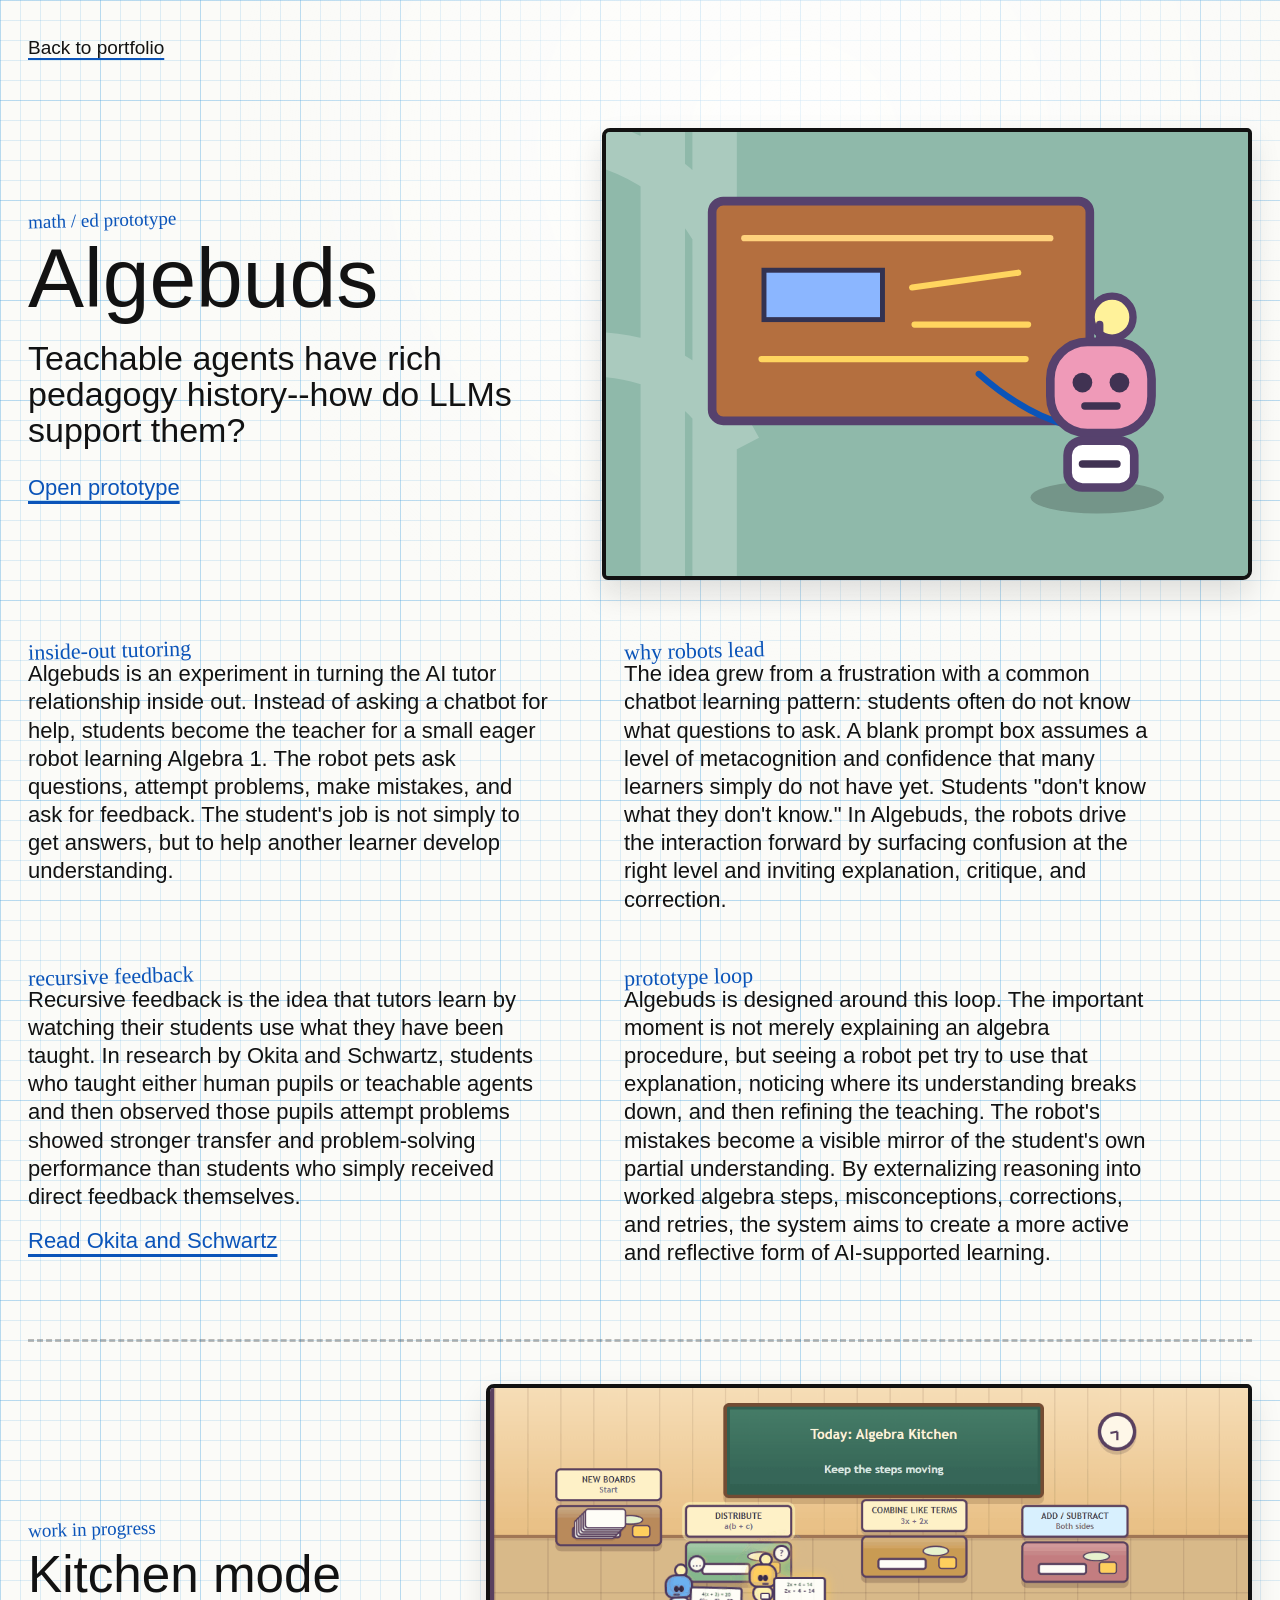
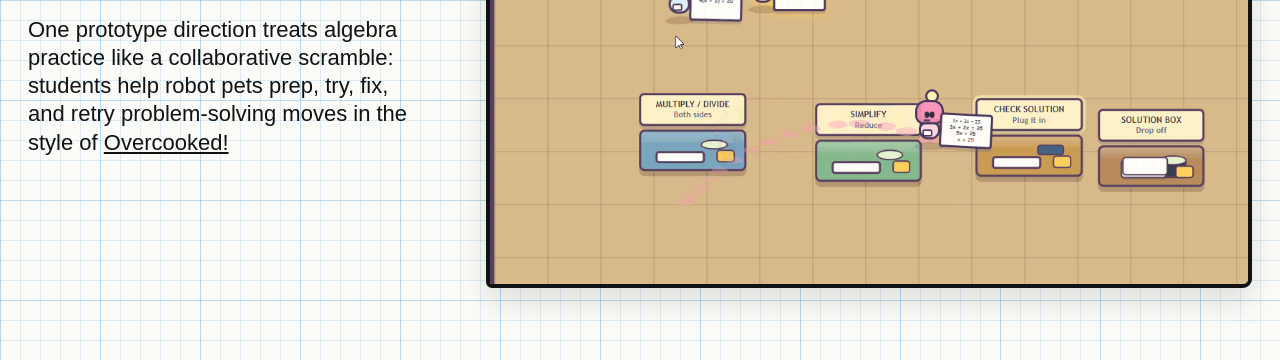
==== commit b5bf0624: "Add Algebuds kitchen mode preview" ====
--- a/algebuds.html
+++ b/algebuds.html
@@ -8,7 +8,7 @@
       content="A brief portfolio explainer for Algebuds, a teachable-agent Algebra 1 prototype."
     >
     <title>Algebuds: Teachable Agents for Algebra 1 | Scott Farrar</title>
-    <link rel="stylesheet" href="styles.css?v=algebuds-20260514">
+    <link rel="stylesheet" href="styles.css?v=algebuds-20260517">
   </head>
   <body class="case-body algebuds-body">
     <main class="case-page algebuds-page">
@@ -107,6 +107,25 @@
           </p>
         </article>
       </section>
+
+      <section class="algebuds-kitchen" aria-label="Algebuds kitchen mode work in progress">
+        <div class="algebuds-kitchen-copy">
+          <p class="section-label">work in progress</p>
+          <h2>Kitchen mode</h2>
+          <p>
+            One prototype direction treats algebra practice like a collaborative scramble:
+            students help robot pets prep, try, fix, and retry problem-solving moves in the
+            style of
+            <a href="https://ghosttowngames.com/game/overcooked/" target="_blank" rel="noreferrer">Overcooked!</a>
+          </p>
+        </div>
+        <figure class="algebuds-gif-frame">
+          <img
+            src="images/algebuds-kitchen-mode.gif"
+            alt="Animated Algebuds kitchen mode prototype with robot pets moving around an algebra kitchen."
+          >
+        </figure>
+      </section>
     </main>
   </body>
 </html>
--- a/styles.css
+++ b/styles.css
@@ -1826,6 +1826,45 @@
   margin-top: 18px;
 }
 
+.algebuds-kitchen {
+  display: grid;
+  grid-template-columns: minmax(260px, 0.68fr) minmax(420px, 1.32fr);
+  gap: clamp(28px, 5vw, 64px);
+  align-items: center;
+  margin-top: 72px;
+  padding-top: 42px;
+  border-top: 3px dashed rgba(18, 18, 18, 0.28);
+}
+
+.algebuds-kitchen-copy h2 {
+  margin: 0 0 16px;
+  font-size: clamp(32px, 4vw, 52px);
+  font-weight: 400;
+  line-height: 1;
+}
+
+.algebuds-kitchen-copy p:not(.section-label) {
+  max-width: 500px;
+  margin: 0;
+  font-size: 22px;
+  line-height: 1.28;
+}
+
+.algebuds-gif-frame {
+  min-width: 0;
+  margin: 0;
+}
+
+.algebuds-gif-frame img {
+  display: block;
+  width: 100%;
+  height: auto;
+  border: 4px solid var(--ink);
+  border-radius: 8px 5px 9px 6px;
+  background: #fff;
+  box-shadow: 0 14px 30px rgba(18, 18, 18, 0.12);
+}
+
 @media (max-width: 1180px) {
   .page-shell {
     grid-template-columns: 1fr;
@@ -1933,6 +1972,10 @@
 
   .algebuds-scene {
     max-width: 640px;
+  }
+
+  .algebuds-kitchen {
+    grid-template-columns: 1fr;
   }
 }
 
@@ -2296,6 +2339,15 @@
     gap: 34px;
   }
 
+  .algebuds-kitchen {
+    margin-top: 48px;
+    padding-top: 32px;
+  }
+
+  .algebuds-kitchen-copy p:not(.section-label) {
+    font-size: 21px;
+  }
+
   .prototype-link,
   .research-link {
     font-size: 21px;
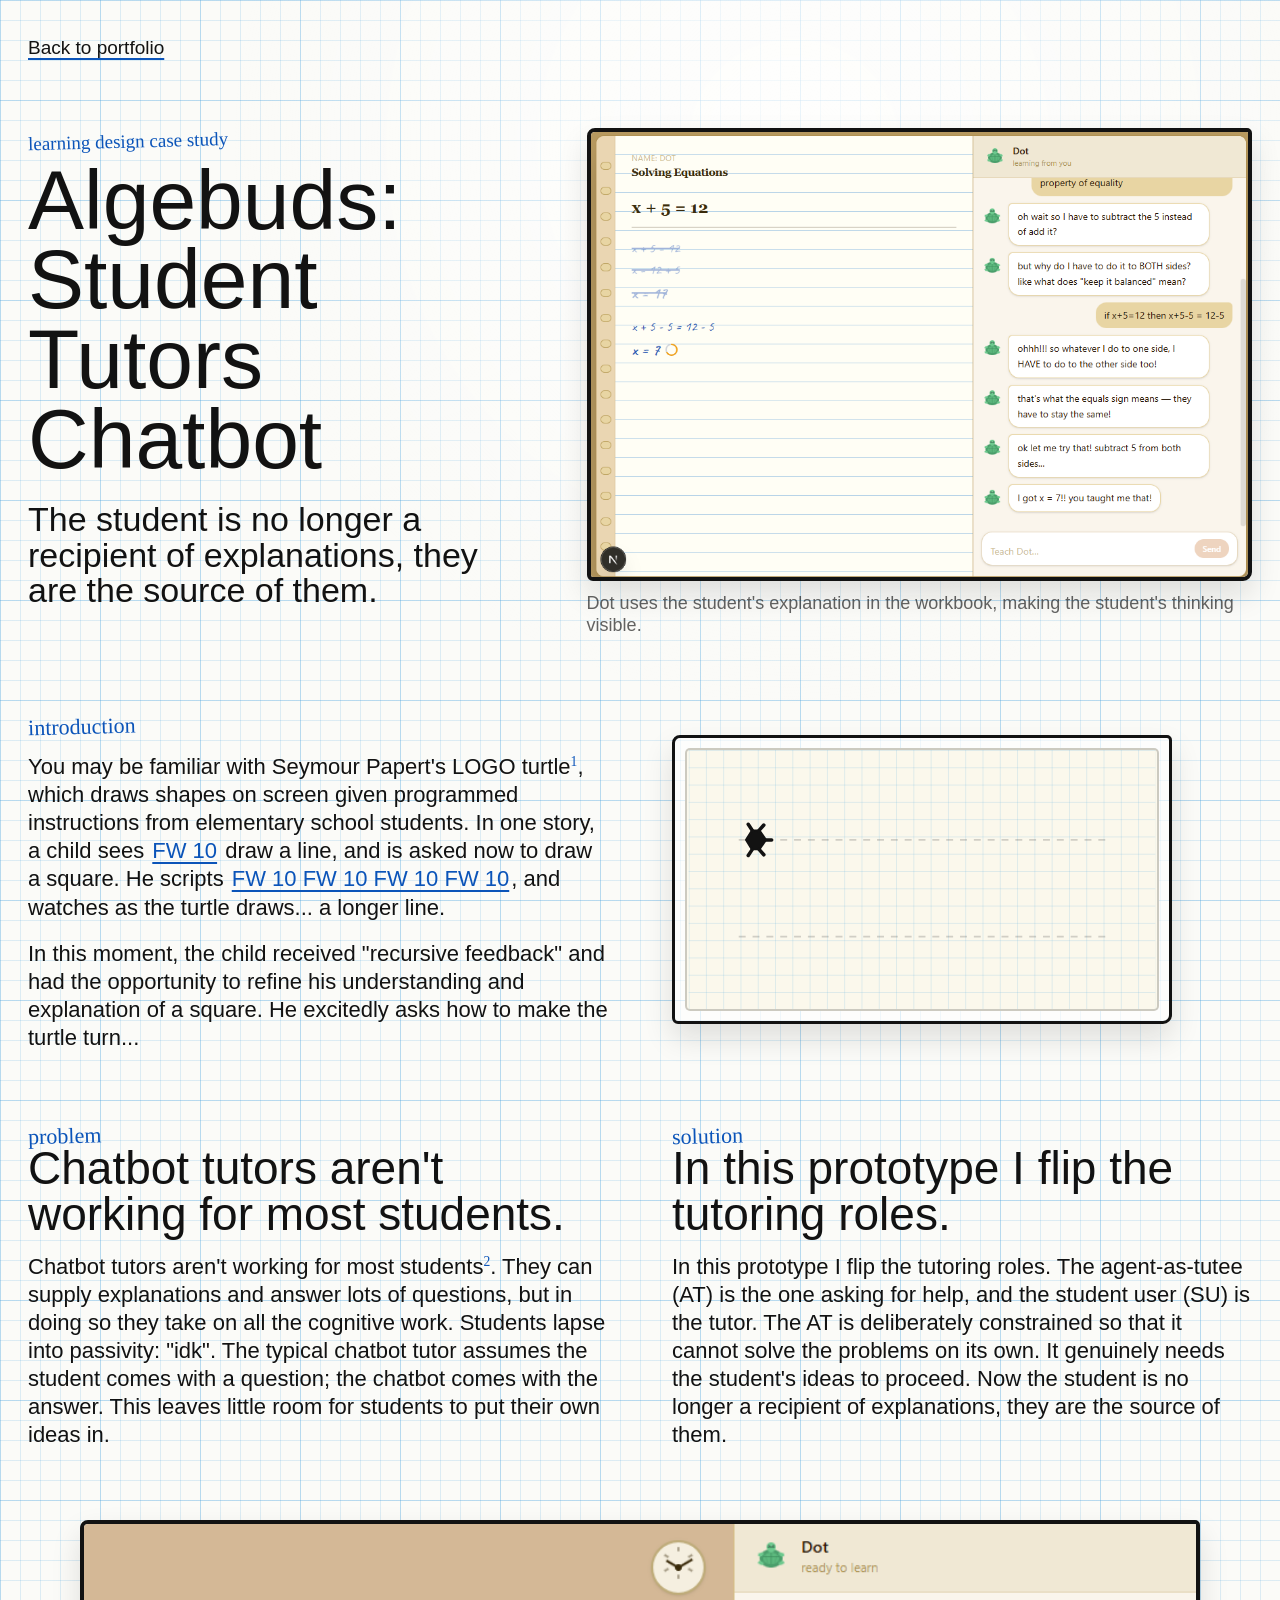
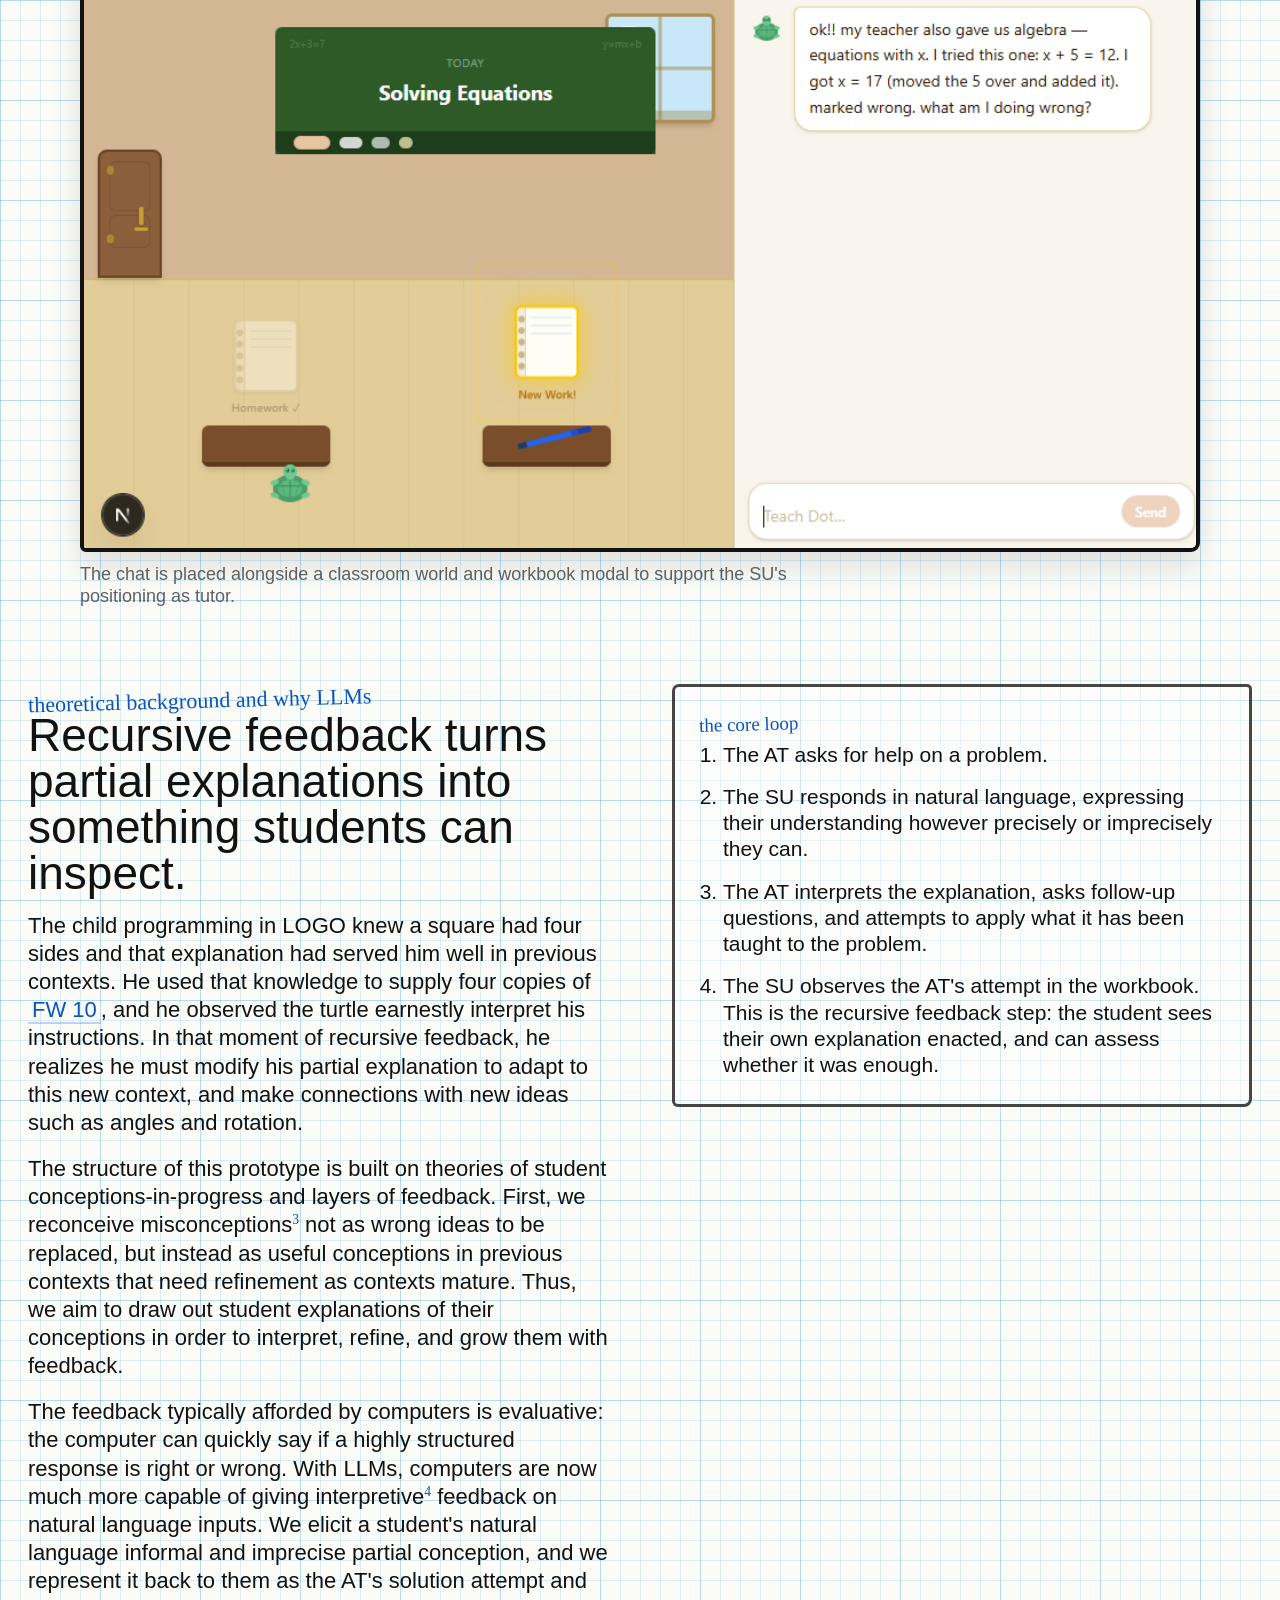
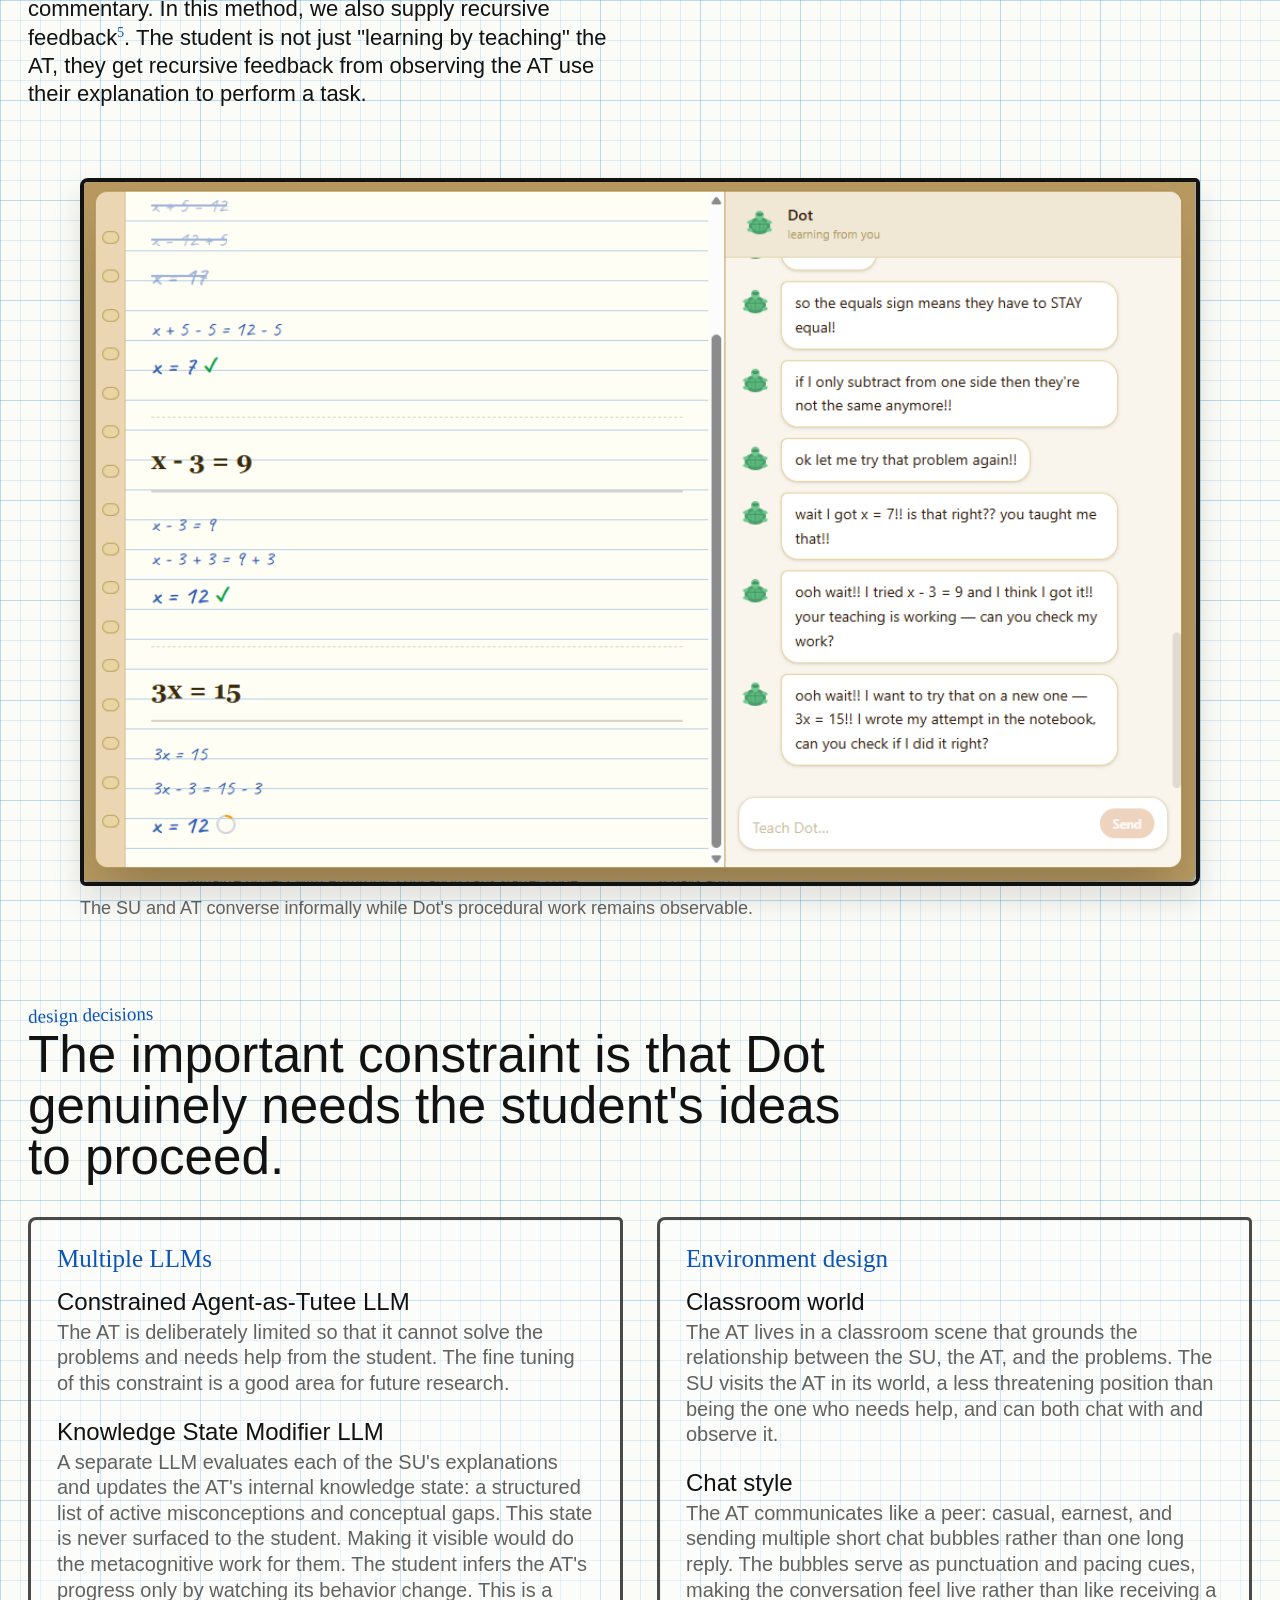
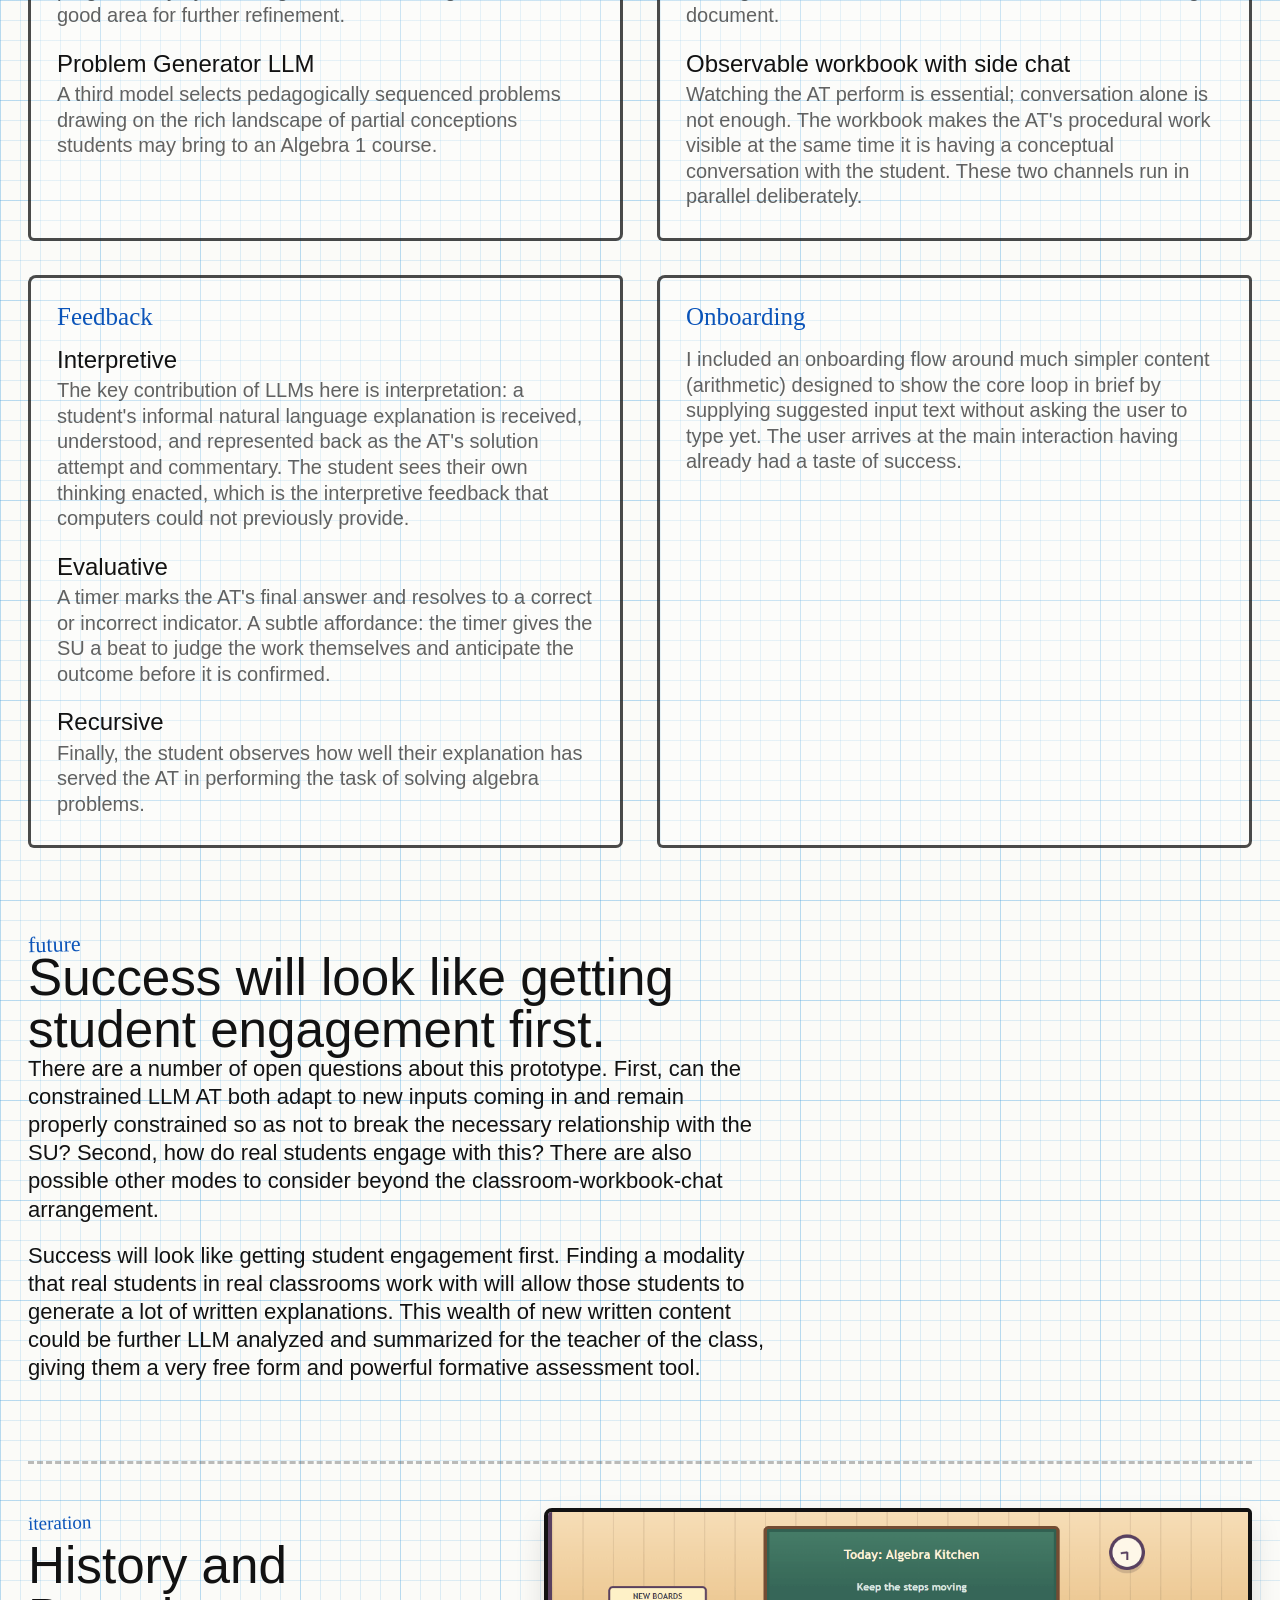
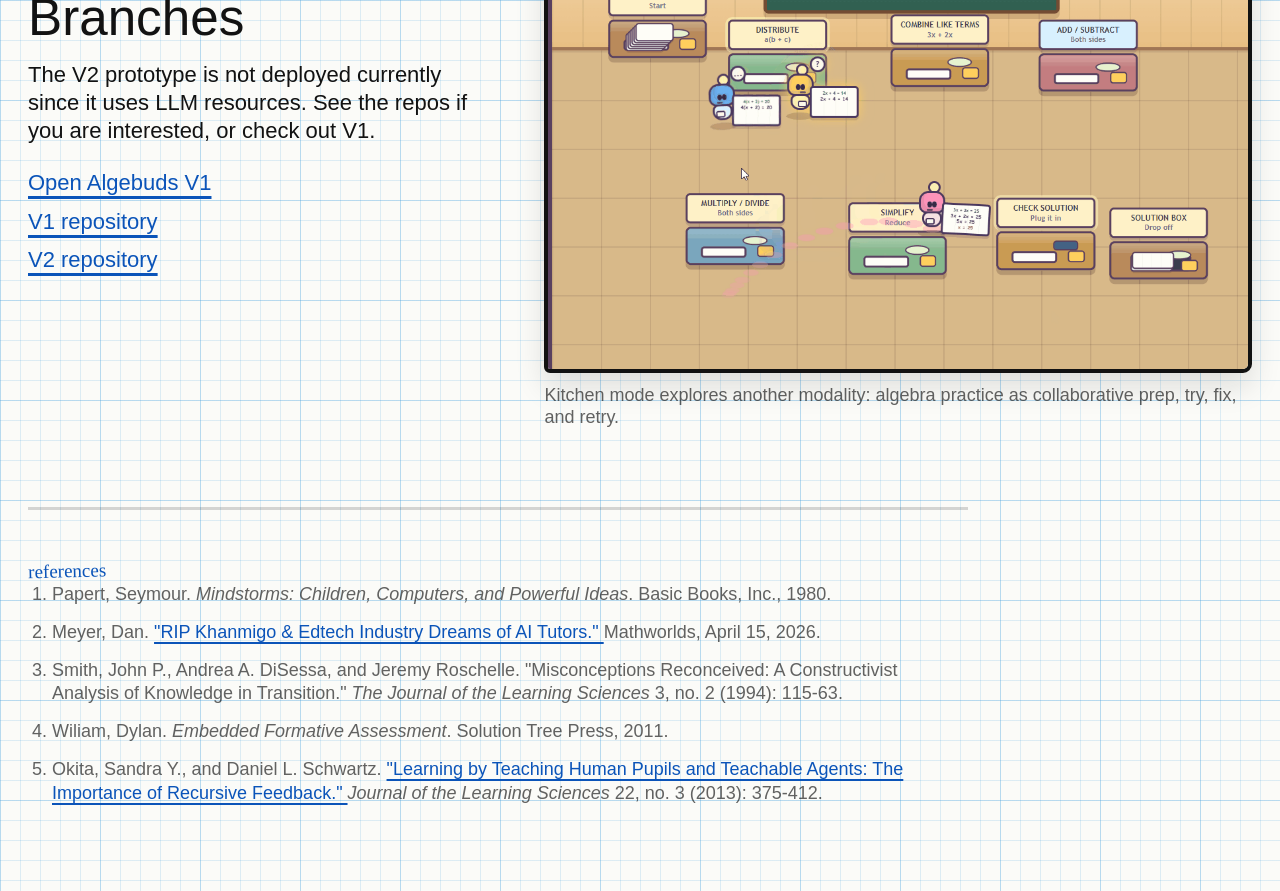
==== commit a0443f1b: "Add Algebuds case study" ====
--- a/algebuds.html
+++ b/algebuds.html
@@ -5,10 +5,10 @@
     <meta name="viewport" content="width=device-width, initial-scale=1">
     <meta
       name="description"
-      content="A brief portfolio explainer for Algebuds, a teachable-agent Algebra 1 prototype."
+      content="A portfolio case study for Algebuds, a student-tutors-chatbot Algebra 1 prototype built around recursive feedback."
     >
-    <title>Algebuds: Teachable Agents for Algebra 1 | Scott Farrar</title>
-    <link rel="stylesheet" href="styles.css?v=algebuds-20260517">
+    <title>Algebuds: Student Tutors Chatbot | Scott Farrar</title>
+    <link rel="stylesheet" href="styles.css?v=algebuds-20260522">
   </head>
   <body class="case-body algebuds-body">
     <main class="case-page algebuds-page">
@@ -16,116 +16,330 @@
 
       <header class="case-hero algebuds-hero">
         <div class="algebuds-hero-copy">
-          <p class="case-kicker">math / ed prototype</p>
-          <h1>Algebuds</h1>
+          <p class="case-kicker">learning design case study</p>
+          <h1>Algebuds: Student Tutors Chatbot</h1>
           <p class="case-subtitle">
-            Teachable agents have rich pedagogy history--how do LLMs support them?
-          </p>
-          <a class="prototype-link" href="https://grumm1728.github.io/algebuds/" target="_blank" rel="noreferrer">
-            Open prototype
-          </a>
+            The student is no longer a recipient of explanations, they are the source of them.
+          </p>
         </div>
 
-        <figure class="algebuds-scene" aria-label="A robot pet learning algebra at a classroom board">
-          <svg viewBox="0 0 520 360" role="img" aria-labelledby="algebuds-scene-title algebuds-scene-desc">
-            <title id="algebuds-scene-title">Algebuds robot at an algebra board</title>
-            <desc id="algebuds-scene-desc">
-              A small robot pet stands by a board with algebra steps, ready to ask a student for feedback.
+        <figure class="algebuds-shot algebuds-hero-shot">
+          <img
+            src="images/algebuds-pdf-page3-3.png"
+            alt="Dot works through an equation in a notebook while chatting with the student tutor."
+          >
+          <figcaption>
+            Dot uses the student's explanation in the workbook, making the student's thinking visible.
+          </figcaption>
+        </figure>
+      </header>
+
+      <section class="algebuds-paper" aria-label="Algebuds design rationale">
+        <article class="case-section algebuds-section">
+          <p class="section-label">introduction</p>
+          <p>
+            You may be familiar with Seymour Papert's LOGO turtle<sup><a href="#ref-papert">1</a></sup>,
+            which draws shapes on screen given programmed instructions from elementary school students.
+            In one story, a child sees
+            <button class="logo-command" type="button" data-logo-command="short">FW 10</button>
+            draw a line, and is asked now to draw a square. He scripts
+            <button class="logo-command" type="button" data-logo-command="long">FW 10 FW 10 FW 10 FW 10</button>,
+            and watches as the turtle draws... a longer line.
+          </p>
+          <p>
+            In this moment, the child received "recursive feedback" and had the opportunity to refine
+            his understanding and explanation of a square. He excitedly asks how to make the turtle turn...
+          </p>
+        </article>
+
+        <figure class="logo-writer" aria-label="Interactive LOGOwriter turtle drawing">
+          <svg class="logo-writer-canvas" viewBox="0 0 540 300" role="img" aria-labelledby="logo-writer-title logo-writer-desc">
+            <title id="logo-writer-title">LOGOwriter turtle drawing demo</title>
+            <desc id="logo-writer-desc">
+              Selecting FW 10 draws a short line. Selecting FW 10 FW 10 FW 10 FW 10 adds a second turtle that draws a longer line.
             </desc>
-            <rect class="scene-wall" x="0" y="0" width="520" height="360"></rect>
-            <path class="scene-arc" d="M-20 6c82 18 128 76 136 178M-14 180c58 0 96 26 122 76M46 0v360M88 0v360"></path>
-            <rect class="lesson-board" x="86" y="56" width="306" height="178" rx="9"></rect>
-            <path class="board-line" d="M112 86h248"></path>
-            <rect class="equation-card" x="128" y="112" width="96" height="40"></rect>
-            <path class="chalk-step" d="M248 126l86-12M250 156h92M126 184h214"></path>
-            <path class="feedback-arrow" d="M302 196c34 30 66 44 104 48"></path>
-            <path class="feedback-arrow" d="M394 230l18 14-20 10"></path>
-            <ellipse class="bot-shadow" cx="398" cy="296" rx="54" ry="13"></ellipse>
-            <circle class="bot-antenna" cx="410" cy="150" r="17"></circle>
-            <path class="bot-stem" d="M400 178v-22"></path>
-            <rect class="bot-head" x="360" y="170" width="82" height="74" rx="30"></rect>
-            <circle class="bot-eye" cx="386" cy="203" r="8"></circle>
-            <circle class="bot-eye" cx="416" cy="203" r="8"></circle>
-            <path class="bot-mouth" d="M388 222h26"></path>
-            <rect class="bot-body" x="374" y="250" width="54" height="38" rx="12"></rect>
-            <path class="bot-body-line" d="M386 269h28"></path>
+            <defs>
+              <pattern id="logo-grid" width="20" height="20" patternUnits="userSpaceOnUse">
+                <path d="M20 0H0V20" fill="none"></path>
+              </pattern>
+            </defs>
+            <rect class="logo-grid-bg" width="540" height="300"></rect>
+            <path class="logo-axis" d="M58 104H490M58 216H490"></path>
+            <path class="logo-line logo-line-short" d="M78 104H178" pathLength="1"></path>
+            <path class="logo-line logo-line-long" d="M78 216H478" pathLength="1"></path>
+            <g class="logo-turtle logo-turtle-one" aria-hidden="true">
+              <path class="turtle-shell" d="M0-14 13-5 13 6 0 14-13 6-13-5Z"></path>
+              <path class="turtle-limbs" d="M-13-4l-8-7M13-4l8-7M-13 5l-9 6M13 5l9 6M0-14v-8"></path>
+            </g>
+            <g class="logo-turtle logo-turtle-two" aria-hidden="true">
+              <path class="turtle-shell" d="M0-14 13-5 13 6 0 14-13 6-13-5Z"></path>
+              <path class="turtle-limbs" d="M-13-4l-8-7M13-4l8-7M-13 5l-9 6M13 5l9 6M0-14v-8"></path>
+            </g>
           </svg>
         </figure>
-      </header>
-
-      <section class="algebuds-copy" aria-label="Algebuds explainer">
+
         <article class="case-section algebuds-section">
-          <p class="section-label">inside-out tutoring</p>
-          <p>
-            Algebuds is an experiment in turning the AI tutor relationship inside out. Instead of
-            asking a chatbot for help, students become the teacher for a small eager robot learning
-            Algebra 1. The robot pets ask questions, attempt problems, make mistakes, and ask for
-            feedback. The student's job is not simply to get answers, but to help another learner
-            develop understanding.
+          <p class="section-label">problem</p>
+          <h2>Chatbot tutors aren't working for most students.</h2>
+          <p>
+            Chatbot tutors aren't working for most students<sup><a href="#ref-meyer">2</a></sup>.
+            They can supply explanations and answer lots of questions, but in doing so they take on
+            all the cognitive work. Students lapse into passivity: "idk". The typical chatbot tutor
+            assumes the student comes with a question; the chatbot comes with the answer. This leaves
+            little room for students to put their own ideas in.
           </p>
         </article>
 
         <article class="case-section algebuds-section">
-          <p class="section-label">why robots lead</p>
-          <p>
-            The idea grew from a frustration with a common chatbot learning pattern: students often
-            do not know what questions to ask. A blank prompt box assumes a level of metacognition
-            and confidence that many learners simply do not have yet. Students "don't know what
-            they don't know." In Algebuds, the robots drive the interaction forward by surfacing
-            confusion at the right level and inviting explanation, critique, and correction.
-          </p>
-        </article>
-
-        <article class="case-section algebuds-section">
-          <p class="section-label">recursive feedback</p>
-          <p>
-            Recursive feedback is the idea that tutors learn by watching their students use what
-            they have been taught. In research by Okita and Schwartz, students who taught either
-            human pupils or teachable agents and then observed those pupils attempt problems showed
-            stronger transfer and problem-solving performance than students who simply received
-            direct feedback themselves.
-          </p>
-          <a
-            class="research-link"
-            href="https://aaalab.stanford.edu/assets/papers/2013/Learning_by_teaching_human_pupils.pdf"
-            target="_blank"
-            rel="noreferrer"
+          <p class="section-label">solution</p>
+          <h2>In this prototype I flip the tutoring roles.</h2>
+          <p>
+            In this prototype I flip the tutoring roles. The agent-as-tutee (AT) is the one asking
+            for help, and the student user (SU) is the tutor. The AT is deliberately constrained so
+            that it cannot solve the problems on its own. It genuinely needs the student's ideas to
+            proceed. Now the student is no longer a recipient of explanations, they are the source
+            of them.
+          </p>
+        </article>
+      </section>
+
+      <section class="algebuds-wide-section" aria-label="Algebuds classroom and workbook environment">
+        <figure class="algebuds-shot">
+          <img
+            src="images/algebuds-pdf-page3-1.png"
+            alt="Algebuds classroom world with Dot, a workbook, a classroom board, and chat."
           >
-            Read Okita and Schwartz
-          </a>
-        </article>
-
-        <article class="case-section algebuds-section">
-          <p class="section-label">prototype loop</p>
-          <p>
-            Algebuds is designed around this loop. The important moment is not merely explaining an
-            algebra procedure, but seeing a robot pet try to use that explanation, noticing where
-            its understanding breaks down, and then refining the teaching. The robot's mistakes
-            become a visible mirror of the student's own partial understanding. By externalizing
-            reasoning into worked algebra steps, misconceptions, corrections, and retries, the
-            system aims to create a more active and reflective form of AI-supported learning.
-          </p>
-        </article>
-      </section>
-
-      <section class="algebuds-kitchen" aria-label="Algebuds kitchen mode work in progress">
-        <div class="algebuds-kitchen-copy">
-          <p class="section-label">work in progress</p>
-          <h2>Kitchen mode</h2>
-          <p>
-            One prototype direction treats algebra practice like a collaborative scramble:
-            students help robot pets prep, try, fix, and retry problem-solving moves in the
-            style of
-            <a href="https://ghosttowngames.com/game/overcooked/" target="_blank" rel="noreferrer">Overcooked!</a>
-          </p>
+          <figcaption>
+            The chat is placed alongside a classroom world and workbook modal to support the SU's
+            positioning as tutor.
+          </figcaption>
+        </figure>
+      </section>
+
+      <section class="algebuds-paper" aria-label="Theoretical background and why LLMs">
+        <article class="case-section algebuds-section algebuds-section-wide">
+          <p class="section-label">theoretical background and why LLMs</p>
+          <h2>Recursive feedback turns partial explanations into something students can inspect.</h2>
+          <p>
+            The child programming in LOGO knew a square had four sides and that explanation had served
+            him well in previous contexts. He used that knowledge to supply four copies of
+            <code>FW 10</code>, and he observed the turtle earnestly interpret his instructions. In that
+            moment of recursive feedback, he realizes he must modify his partial explanation to adapt
+            to this new context, and make connections with new ideas such as angles and rotation.
+          </p>
+          <p>
+            The structure of this prototype is built on theories of student conceptions-in-progress
+            and layers of feedback. First, we reconceive misconceptions<sup><a href="#ref-smith">3</a></sup>
+            not as wrong ideas to be replaced, but instead as useful conceptions in previous contexts
+            that need refinement as contexts mature. Thus, we aim to draw out student explanations of
+            their conceptions in order to interpret, refine, and grow them with feedback.
+          </p>
+          <p>
+            The feedback typically afforded by computers is evaluative: the computer can quickly say
+            if a highly structured response is right or wrong. With LLMs, computers are now much more
+            capable of giving interpretive<sup><a href="#ref-wiliam">4</a></sup> feedback on natural
+            language inputs. We elicit a student's natural language informal and imprecise partial
+            conception, and we represent it back to them as the AT's solution attempt and commentary.
+            In this method, we also supply recursive feedback<sup><a href="#ref-okita">5</a></sup>.
+            The student is not just "learning by teaching" the AT, they get recursive feedback from
+            observing the AT use their explanation to perform a task.
+          </p>
+        </article>
+
+        <aside class="algebuds-loop" aria-label="The Algebuds core loop">
+          <p class="section-label">the core loop</p>
+          <ol>
+            <li>The AT asks for help on a problem.</li>
+            <li>
+              The SU responds in natural language, expressing their understanding however precisely
+              or imprecisely they can.
+            </li>
+            <li>
+              The AT interprets the explanation, asks follow-up questions, and attempts to apply what
+              it has been taught to the problem.
+            </li>
+            <li>
+              The SU observes the AT's attempt in the workbook. This is the recursive feedback step:
+              the student sees their own explanation enacted, and can assess whether it was enough.
+            </li>
+          </ol>
+        </aside>
+      </section>
+
+      <section class="algebuds-wide-section" aria-label="Workbook and chat evidence">
+        <figure class="algebuds-shot">
+          <img
+            src="images/algebuds-equation-retry.png"
+            alt="Dot tries new equation problems in the workbook after learning about keeping equations balanced."
+          >
+          <figcaption>
+            The SU and AT converse informally while Dot's procedural work remains observable.
+          </figcaption>
+        </figure>
+      </section>
+
+      <section class="algebuds-design" aria-label="Algebuds design decisions">
+        <div class="algebuds-design-intro">
+          <p class="section-label">design decisions</p>
+          <h2>The important constraint is that Dot genuinely needs the student's ideas to proceed.</h2>
         </div>
+
+        <article class="algebuds-decision-card">
+          <h3>Multiple LLMs</h3>
+          <h4>Constrained Agent-as-Tutee LLM</h4>
+          <p>
+            The AT is deliberately limited so that it cannot solve the problems and needs help from
+            the student. The fine tuning of this constraint is a good area for future research.
+          </p>
+          <h4>Knowledge State Modifier LLM</h4>
+          <p>
+            A separate LLM evaluates each of the SU's explanations and updates the AT's internal
+            knowledge state: a structured list of active misconceptions and conceptual gaps. This
+            state is never surfaced to the student. Making it visible would do the metacognitive work
+            for them. The student infers the AT's progress only by watching its behavior change. This
+            is a good area for further refinement.
+          </p>
+          <h4>Problem Generator LLM</h4>
+          <p>
+            A third model selects pedagogically sequenced problems drawing on the rich landscape of
+            partial conceptions students may bring to an Algebra 1 course.
+          </p>
+        </article>
+
+        <article class="algebuds-decision-card">
+          <h3>Environment design</h3>
+          <h4>Classroom world</h4>
+          <p>
+            The AT lives in a classroom scene that grounds the relationship between the SU, the AT,
+            and the problems. The SU visits the AT in its world, a less threatening position than
+            being the one who needs help, and can both chat with and observe it.
+          </p>
+          <h4>Chat style</h4>
+          <p>
+            The AT communicates like a peer: casual, earnest, and sending multiple short chat bubbles
+            rather than one long reply. The bubbles serve as punctuation and pacing cues, making the
+            conversation feel live rather than like receiving a document.
+          </p>
+          <h4>Observable workbook with side chat</h4>
+          <p>
+            Watching the AT perform is essential; conversation alone is not enough. The workbook makes
+            the AT's procedural work visible at the same time it is having a conceptual conversation
+            with the student. These two channels run in parallel deliberately.
+          </p>
+        </article>
+
+        <article class="algebuds-decision-card">
+          <h3>Feedback</h3>
+          <h4>Interpretive</h4>
+          <p>
+            The key contribution of LLMs here is interpretation: a student's informal natural language
+            explanation is received, understood, and represented back as the AT's solution attempt and
+            commentary. The student sees their own thinking enacted, which is the interpretive feedback
+            that computers could not previously provide.
+          </p>
+          <h4>Evaluative</h4>
+          <p>
+            A timer marks the AT's final answer and resolves to a correct or incorrect indicator. A
+            subtle affordance: the timer gives the SU a beat to judge the work themselves and anticipate
+            the outcome before it is confirmed.
+          </p>
+          <h4>Recursive</h4>
+          <p>
+            Finally, the student observes how well their explanation has served the AT in performing
+            the task of solving algebra problems.
+          </p>
+        </article>
+
+        <article class="algebuds-decision-card">
+          <h3>Onboarding</h3>
+          <p>
+            I included an onboarding flow around much simpler content (arithmetic) designed to show
+            the core loop in brief by supplying suggested input text without asking the user to type
+            yet. The user arrives at the main interaction having already had a taste of success.
+          </p>
+        </article>
+      </section>
+
+      <section class="algebuds-paper algebuds-future" aria-label="Future directions">
+        <article class="case-section algebuds-section algebuds-section-wide">
+          <p class="section-label">future</p>
+          <h2>Success will look like getting student engagement first.</h2>
+          <p>
+            There are a number of open questions about this prototype. First, can the constrained LLM
+            AT both adapt to new inputs coming in and remain properly constrained so as not to break
+            the necessary relationship with the SU? Second, how do real students engage with this?
+            There are also possible other modes to consider beyond the classroom-workbook-chat arrangement.
+          </p>
+          <p>
+            Success will look like getting student engagement first. Finding a modality that real
+            students in real classrooms work with will allow those students to generate a lot of
+            written explanations. This wealth of new written content could be further LLM analyzed and
+            summarized for the teacher of the class, giving them a very free form and powerful formative
+            assessment tool.
+          </p>
+        </article>
+      </section>
+
+      <section class="algebuds-history" aria-label="Algebuds history and branches">
+        <div class="algebuds-history-copy">
+          <p class="section-label">iteration</p>
+          <h2>History and Branches</h2>
+          <p>
+            The V2 prototype is not deployed currently since it uses LLM resources. See the repos if
+            you are interested, or check out V1.
+          </p>
+          <div class="algebuds-link-grid" aria-label="Algebuds links">
+            <a href="https://grumm1728.github.io/algebuds/" target="_blank" rel="noreferrer">
+              Open Algebuds V1
+            </a>
+            <a href="https://github.com/grumm1728/algebuds" target="_blank" rel="noreferrer">
+              V1 repository
+            </a>
+            <a href="https://github.com/grumm1728/algebuds-anthropic" target="_blank" rel="noreferrer">
+              V2 repository
+            </a>
+          </div>
+        </div>
+
         <figure class="algebuds-gif-frame">
           <img
             src="images/algebuds-kitchen-mode.gif"
             alt="Animated Algebuds kitchen mode prototype with robot pets moving around an algebra kitchen."
           >
-        </figure>
+          <figcaption>
+            Kitchen mode explores another modality: algebra practice as collaborative prep, try, fix,
+            and retry.
+          </figcaption>
+        </figure>
+      </section>
+
+      <section class="algebuds-references" aria-label="References">
+        <p class="section-label">references</p>
+        <ol>
+          <li id="ref-papert">Papert, Seymour. <cite>Mindstorms: Children, Computers, and Powerful Ideas</cite>. Basic Books, Inc., 1980.</li>
+          <li id="ref-meyer">
+            Meyer, Dan.
+            <a href="https://www.linkedin.com/pulse/rip-khanmigo-edtech-industry-dreams-ai-tutors-dan-meyer-bfuec" target="_blank" rel="noreferrer">
+              "RIP Khanmigo &amp; Edtech Industry Dreams of AI Tutors."
+            </a>
+            Mathworlds, April 15, 2026.
+          </li>
+          <li id="ref-smith">
+            Smith, John P., Andrea A. DiSessa, and Jeremy Roschelle. "Misconceptions Reconceived:
+            A Constructivist Analysis of Knowledge in Transition." <cite>The Journal of the Learning Sciences</cite>
+            3, no. 2 (1994): 115-63.
+          </li>
+          <li id="ref-wiliam">Wiliam, Dylan. <cite>Embedded Formative Assessment</cite>. Solution Tree Press, 2011.</li>
+          <li id="ref-okita">
+            Okita, Sandra Y., and Daniel L. Schwartz.
+            <a href="https://aaalab.stanford.edu/assets/papers/2013/Learning_by_teaching_human_pupils.pdf" target="_blank" rel="noreferrer">
+              "Learning by Teaching Human Pupils and Teachable Agents: The Importance of Recursive Feedback."
+            </a>
+            <cite>Journal of the Learning Sciences</cite> 22, no. 3 (2013): 375-412.
+          </li>
+        </ol>
       </section>
     </main>
+    <script src="algebuds.js"></script>
   </body>
 </html>
--- a/styles.css
+++ b/styles.css
@@ -1663,198 +1663,105 @@
   margin: -20px 0 -12px;
 }
 
-.algebuds-thumb {
-  width: 100%;
-  height: 140px;
-}
-
-.thumbnail .algebuds-thumb {
-  width: 100%;
-  height: 140px;
+.thumbnail .algebuds-card-image {
+  object-position: 52% 36%;
+  mix-blend-mode: normal;
+  opacity: 1;
 }
 
 .algebuds-page {
-  width: min(1240px, calc(100% - 56px));
+  width: min(1280px, calc(100% - 56px));
 }
 
 .algebuds-hero {
   display: grid;
-  grid-template-columns: minmax(320px, 0.86fr) minmax(420px, 1.14fr);
-  gap: clamp(36px, 7vw, 84px);
-  align-items: center;
+  grid-template-columns: minmax(320px, 0.84fr) minmax(460px, 1.16fr);
+  gap: clamp(36px, 6vw, 78px);
+  align-items: start;
   max-width: none;
-  margin-bottom: 52px;
+  margin-bottom: 70px;
 }
 
 .algebuds-hero-copy {
-  max-width: 620px;
-}
-
-.prototype-link,
-.research-link {
-  display: inline-block;
-  width: fit-content;
-  color: var(--blue);
-  font-size: 22px;
-  line-height: 1.1;
-  text-decoration-thickness: 3px;
-  text-underline-offset: 6px;
-}
-
-.prototype-link {
-  margin-top: 28px;
-}
-
-.algebuds-scene {
-  min-width: 0;
-  margin: 0;
-  padding: 0;
-}
-
-.algebuds-scene svg {
-  width: 100%;
-  height: auto;
-  overflow: hidden;
-  border: 4px solid var(--ink);
-  border-radius: 8px 5px 9px 6px;
-  background: #8fb9aa;
-  box-shadow: 0 14px 30px rgba(18, 18, 18, 0.12);
-}
-
-.scene-wall {
-  fill: #8fb9aa;
-}
-
-.scene-arc {
-  fill: none;
-  stroke: rgba(255, 255, 255, 0.24);
-  stroke-width: 36;
-}
-
-.lesson-board {
-  fill: #b46f3f;
-  stroke: #56416d;
-  stroke-width: 7;
-}
-
-.board-line {
-  fill: none;
-  stroke: #ffd27d;
-  stroke-linecap: round;
-  stroke-width: 5;
-}
-
-.equation-card {
-  fill: #8bb6ff;
-  stroke: #333251;
-  stroke-width: 4;
-}
-
-.chalk-step,
-.feedback-arrow,
-.bot-mouth,
-.bot-body-line,
-.bot-stem {
-  fill: none;
-  stroke-linecap: round;
-  stroke-linejoin: round;
-}
-
-.chalk-step {
-  stroke: #ffd55f;
-  stroke-width: 5;
-}
-
-.feedback-arrow {
-  stroke: var(--blue);
-  stroke-width: 5;
-}
-
-.bot-shadow {
-  fill: rgba(18, 18, 18, 0.22);
-}
-
-.bot-antenna {
-  fill: #fff29a;
-  stroke: #56416d;
-  stroke-width: 6;
-}
-
-.bot-stem {
-  stroke: #56416d;
-  stroke-width: 6;
-}
-
-.bot-head {
-  fill: #ef9ab8;
-  stroke: #56416d;
-  stroke-width: 7;
-}
-
-.bot-eye {
-  fill: #403252;
-}
-
-.bot-mouth,
-.bot-body-line {
-  stroke: #403252;
-  stroke-width: 6;
-}
-
-.bot-body {
-  fill: #fff;
-  stroke: #56416d;
-  stroke-width: 7;
-}
-
-.algebuds-copy {
-  display: grid;
-  grid-template-columns: minmax(0, 1fr) minmax(0, 1fr);
-  gap: 44px 72px;
-  max-width: 1120px;
+  max-width: 650px;
+}
+
+.algebuds-paper {
+  display: grid;
+  grid-template-columns: repeat(2, minmax(0, 1fr));
+  gap: clamp(34px, 5vw, 72px);
+  align-items: start;
+  margin-bottom: 70px;
 }
 
 .algebuds-section {
   padding-top: 0;
 }
 
+.algebuds-section h2 {
+  max-width: 740px;
+}
+
 .algebuds-section p:not(.section-label) {
-  max-width: 100%;
-}
-
-.research-link {
+  max-width: 740px;
+}
+
+.algebuds-section p + p {
   margin-top: 18px;
 }
 
-.algebuds-kitchen {
-  display: grid;
-  grid-template-columns: minmax(260px, 0.68fr) minmax(420px, 1.32fr);
-  gap: clamp(28px, 5vw, 64px);
-  align-items: center;
-  margin-top: 72px;
-  padding-top: 42px;
-  border-top: 3px dashed rgba(18, 18, 18, 0.28);
-}
-
-.algebuds-kitchen-copy h2 {
-  margin: 0 0 16px;
-  font-size: clamp(32px, 4vw, 52px);
-  font-weight: 400;
-  line-height: 1;
-}
-
-.algebuds-kitchen-copy p:not(.section-label) {
-  max-width: 500px;
+.algebuds-section code {
+  padding: 0 4px;
+  border-bottom: 2px solid rgba(0, 77, 255, 0.24);
+  color: var(--blue);
+  font-family: inherit;
+}
+
+.logo-command {
+  display: inline;
   margin: 0;
-  font-size: 22px;
-  line-height: 1.28;
-}
-
+  padding: 0 2px;
+  color: var(--blue);
+  font: inherit;
+  line-height: inherit;
+  text-align: left;
+  text-decoration: underline;
+  text-decoration-thickness: 2px;
+  text-underline-offset: 4px;
+  border: 0;
+  background: transparent;
+  cursor: pointer;
+}
+
+.logo-command:hover,
+.logo-command:focus-visible {
+  color: #d01818;
+}
+
+.logo-command:focus-visible {
+  outline: 2px solid var(--blue);
+  outline-offset: 3px;
+}
+
+.algebuds-section sup {
+  font-family: var(--hand);
+  font-size: 0.62em;
+  line-height: 0;
+}
+
+.algebuds-section sup a {
+  color: var(--blue);
+  text-decoration: none;
+}
+
+.algebuds-shot,
+.logo-writer,
 .algebuds-gif-frame {
   min-width: 0;
   margin: 0;
 }
 
+.algebuds-shot img,
 .algebuds-gif-frame img {
   display: block;
   width: 100%;
@@ -1865,6 +1772,263 @@
   box-shadow: 0 14px 30px rgba(18, 18, 18, 0.12);
 }
 
+.algebuds-hero-shot img {
+  aspect-ratio: 971 / 661;
+  object-fit: cover;
+  object-position: center top;
+}
+
+.logo-writer {
+  align-self: center;
+  width: min(100%, 500px);
+  padding: 10px;
+  border: 3px solid var(--ink);
+  border-radius: 8px 5px 9px 6px;
+  background: rgba(255, 255, 255, 0.56);
+  box-shadow: 0 14px 30px rgba(18, 18, 18, 0.12);
+}
+
+.logo-writer-canvas {
+  display: block;
+  width: 100%;
+  aspect-ratio: 540 / 300;
+  border: 2px solid rgba(18, 18, 18, 0.2);
+  border-radius: 5px;
+  background: #fbf8ec;
+}
+
+#logo-grid path {
+  stroke: rgba(78, 166, 224, 0.38);
+  stroke-width: 1;
+}
+
+.logo-grid-bg {
+  fill: url("#logo-grid");
+}
+
+.logo-axis {
+  fill: none;
+  stroke: rgba(18, 18, 18, 0.18);
+  stroke-width: 2;
+  stroke-dasharray: 8 8;
+}
+
+.logo-line {
+  fill: none;
+  stroke: var(--ink);
+  stroke-width: 3;
+  stroke-linecap: round;
+  stroke-dasharray: 1;
+  stroke-dashoffset: 1;
+}
+
+.logo-line-short {
+  transition: stroke-dashoffset 780ms ease;
+}
+
+.logo-line-long {
+  transition: stroke-dashoffset 1300ms ease;
+}
+
+.logo-writer.is-short .logo-line-short,
+.logo-writer.is-long .logo-line-long {
+  stroke-dashoffset: 0;
+}
+
+.logo-turtle {
+  transform-box: view-box;
+  transform-origin: 0 0;
+}
+
+.logo-turtle-one {
+  transform: translate(78px, 104px) rotate(90deg) scale(0.82);
+  transition: transform 780ms ease;
+}
+
+.logo-writer.is-short .logo-turtle-one {
+  transform: translate(178px, 104px) rotate(90deg) scale(0.82);
+}
+
+.logo-turtle-two {
+  opacity: 0;
+  transform: translate(78px, 216px) rotate(90deg) scale(0.82);
+  transition: opacity 120ms ease, transform 1300ms ease;
+}
+
+.logo-writer.is-long .logo-turtle-two {
+  opacity: 1;
+  transform: translate(478px, 216px) rotate(90deg) scale(0.82);
+}
+
+.turtle-shell {
+  fill: var(--ink);
+  stroke: var(--ink);
+  stroke-width: 3;
+  stroke-linejoin: round;
+}
+
+.turtle-limbs {
+  fill: none;
+  stroke: var(--ink);
+  stroke-width: 5;
+  stroke-linecap: round;
+  stroke-linejoin: round;
+}
+
+.algebuds-shot figcaption,
+.logo-writer figcaption,
+.algebuds-gif-frame figcaption {
+  max-width: 760px;
+  margin-top: 12px;
+  color: var(--soft);
+  font-size: 18px;
+  line-height: 1.22;
+}
+
+.algebuds-wide-section {
+  width: min(100%, 1120px);
+  margin: 4px auto 76px;
+}
+
+.algebuds-loop {
+  margin: 0;
+  padding: 22px 24px 26px;
+  border: 3px solid rgba(18, 18, 18, 0.78);
+  border-radius: 7px 5px 8px 6px;
+  background: rgba(255, 255, 255, 0.34);
+}
+
+.algebuds-loop ol {
+  margin: 0;
+  padding-left: 24px;
+}
+
+.algebuds-loop li {
+  margin: 0 0 16px;
+  font-size: 21px;
+  line-height: 1.25;
+}
+
+.algebuds-loop li:last-child {
+  margin-bottom: 0;
+}
+
+.algebuds-design {
+  display: grid;
+  grid-template-columns: repeat(2, minmax(0, 1fr));
+  gap: 34px;
+  margin: 76px 0;
+}
+
+.algebuds-design-intro {
+  grid-column: 1 / -1;
+  max-width: 840px;
+}
+
+.algebuds-design-intro h2,
+.algebuds-history-copy h2,
+.algebuds-future h2 {
+  margin: 0;
+  font-size: clamp(32px, 4vw, 52px);
+  font-weight: 400;
+  line-height: 1;
+}
+
+.algebuds-decision-card {
+  padding: 26px 26px 28px;
+  border: 3px solid rgba(18, 18, 18, 0.76);
+  border-radius: 8px 5px 7px 6px;
+  background: rgba(255, 255, 255, 0.28);
+}
+
+.algebuds-decision-card h3 {
+  margin: 0 0 18px;
+  color: var(--blue);
+  font-family: var(--hand);
+  font-size: 25px;
+  font-weight: 400;
+  line-height: 1;
+}
+
+.algebuds-decision-card h4 {
+  margin: 22px 0 6px;
+  font-size: 24px;
+  font-weight: 400;
+  line-height: 1.05;
+}
+
+.algebuds-decision-card h4:first-of-type {
+  margin-top: 0;
+}
+
+.algebuds-decision-card p {
+  margin: 0;
+  color: var(--soft);
+  font-size: 20px;
+  line-height: 1.28;
+}
+
+.algebuds-future {
+  display: block;
+  max-width: 920px;
+}
+
+.algebuds-history {
+  display: grid;
+  grid-template-columns: minmax(320px, 0.78fr) minmax(420px, 1.22fr);
+  gap: clamp(32px, 5vw, 68px);
+  align-items: start;
+  margin: 78px 0;
+  padding-top: 44px;
+  border-top: 3px dashed rgba(18, 18, 18, 0.28);
+}
+
+.algebuds-history-copy p:not(.section-label) {
+  max-width: 560px;
+  margin: 18px 0 0;
+  font-size: 22px;
+  line-height: 1.28;
+}
+
+.algebuds-link-grid {
+  display: grid;
+  gap: 14px;
+  max-width: 430px;
+  margin-top: 26px;
+}
+
+.algebuds-link-grid a {
+  color: var(--blue);
+  font-size: 22px;
+  line-height: 1.1;
+  text-decoration-thickness: 3px;
+  text-underline-offset: 6px;
+}
+
+.algebuds-references {
+  max-width: 940px;
+  padding-top: 40px;
+  border-top: 3px solid rgba(18, 18, 18, 0.16);
+}
+
+.algebuds-references ol {
+  margin: 0;
+  padding-left: 24px;
+}
+
+.algebuds-references li {
+  margin: 0 0 14px;
+  color: var(--soft);
+  font-size: 18px;
+  line-height: 1.32;
+}
+
+.algebuds-references a {
+  color: var(--blue);
+  text-decoration-thickness: 2px;
+  text-underline-offset: 4px;
+}
+
 @media (max-width: 1180px) {
   .page-shell {
     grid-template-columns: 1fr;
@@ -1966,16 +2130,14 @@
   }
 
   .algebuds-hero,
-  .algebuds-copy {
+  .algebuds-paper,
+  .algebuds-design,
+  .algebuds-history {
     grid-template-columns: 1fr;
   }
 
-  .algebuds-scene {
-    max-width: 640px;
-  }
-
-  .algebuds-kitchen {
-    grid-template-columns: 1fr;
+  .algebuds-hero-shot {
+    max-width: 760px;
   }
 }
 
@@ -2332,24 +2494,32 @@
   }
 
   .algebuds-hero h1 {
-    max-width: 340px;
-  }
-
-  .algebuds-copy {
-    gap: 34px;
-  }
-
-  .algebuds-kitchen {
+    max-width: 620px;
+  }
+
+  .algebuds-paper,
+  .algebuds-design,
+  .algebuds-history {
+    gap: 30px;
+  }
+
+  .algebuds-history {
     margin-top: 48px;
     padding-top: 32px;
   }
 
-  .algebuds-kitchen-copy p:not(.section-label) {
+  .algebuds-section p:not(.section-label),
+  .algebuds-history-copy p:not(.section-label) {
     font-size: 21px;
   }
 
-  .prototype-link,
-  .research-link {
-    font-size: 21px;
-  }
-}
+  .algebuds-decision-card {
+    padding: 22px 20px 24px;
+  }
+
+  .algebuds-decision-card p,
+  .algebuds-loop li,
+  .algebuds-link-grid a {
+    font-size: 20px;
+  }
+}
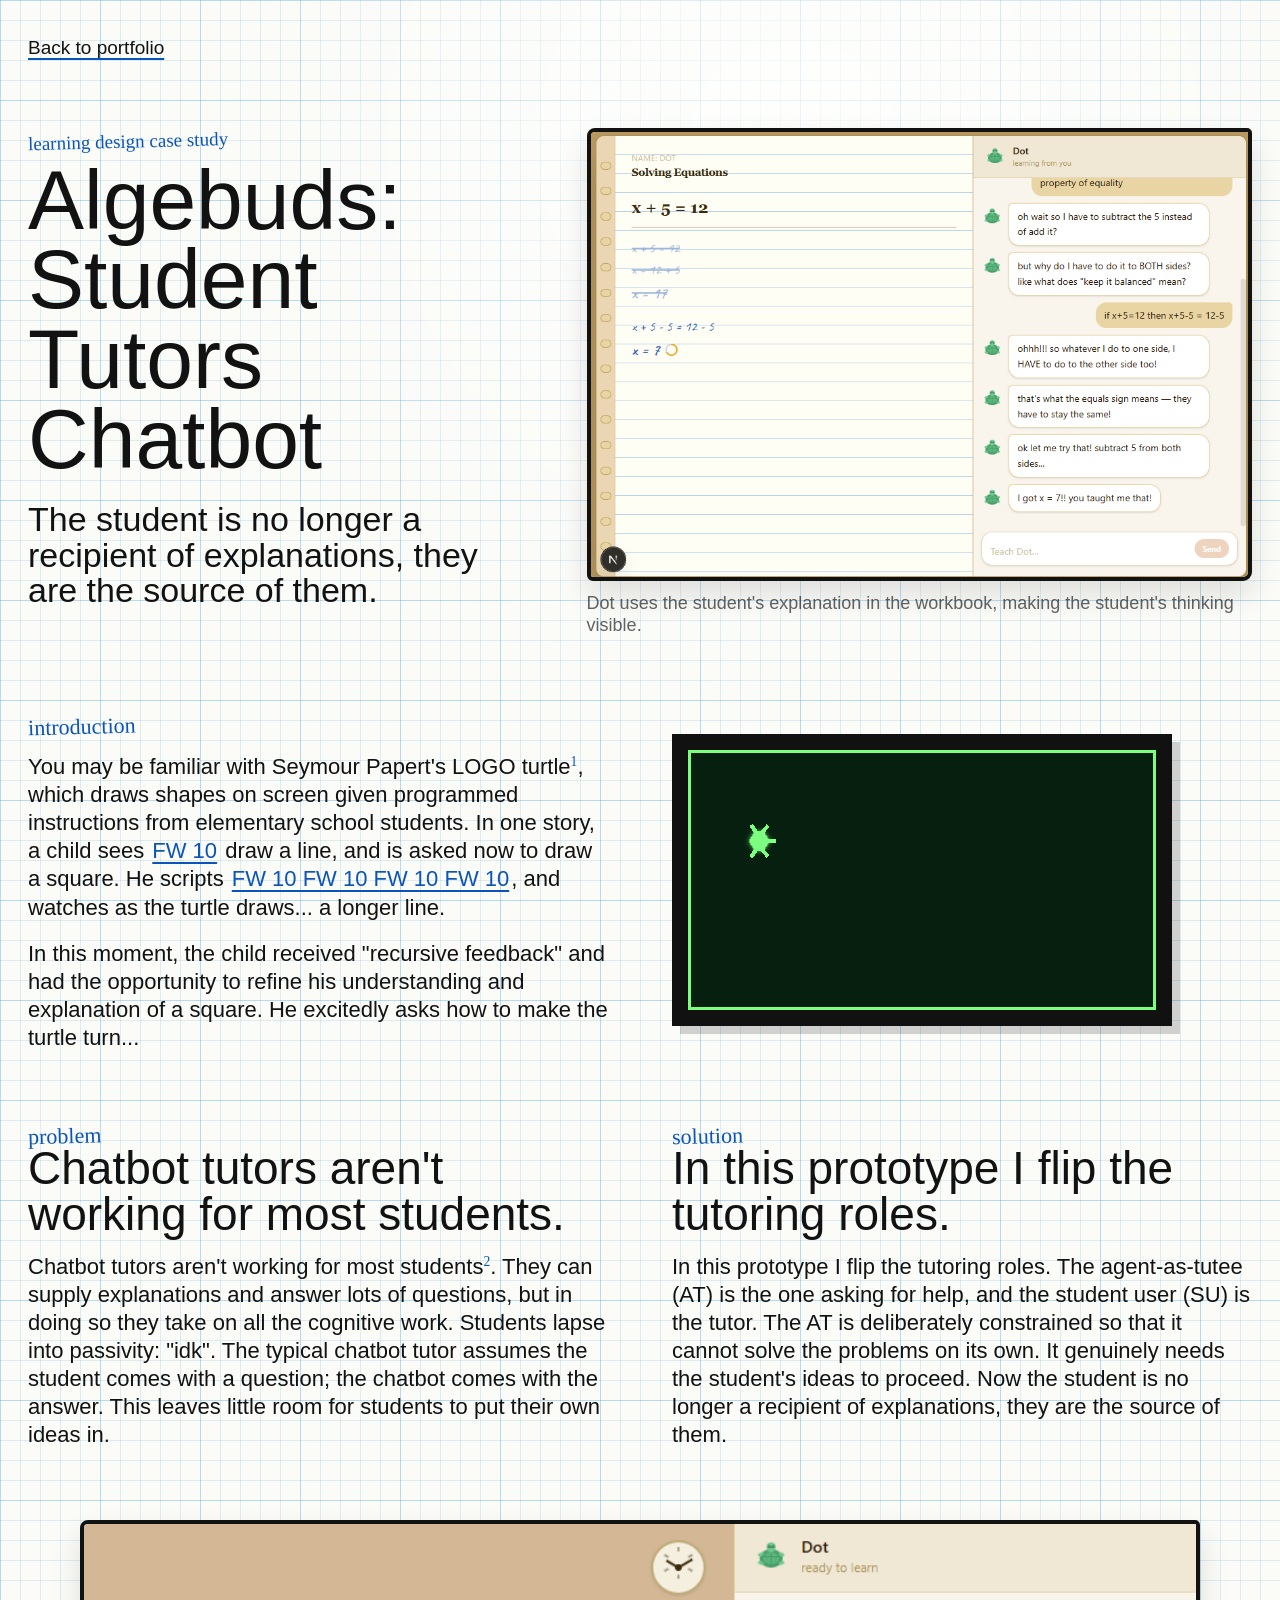
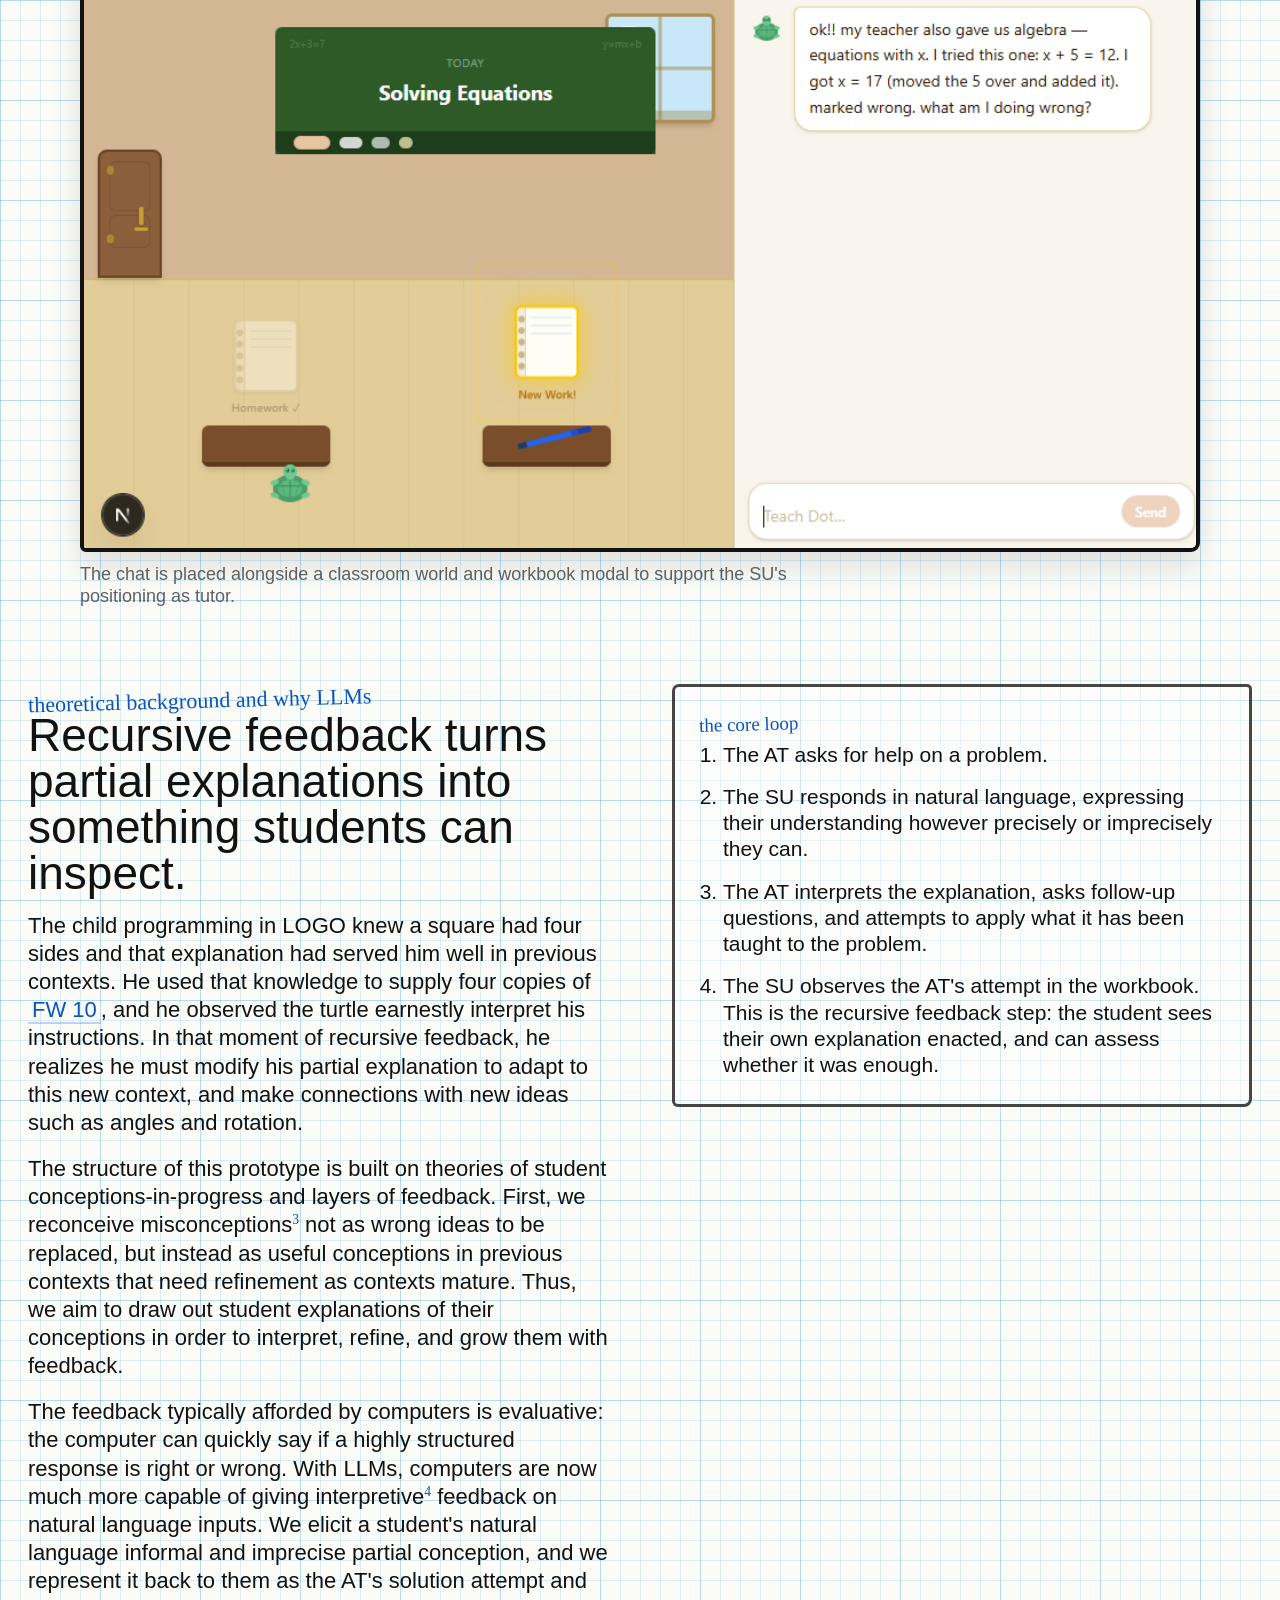
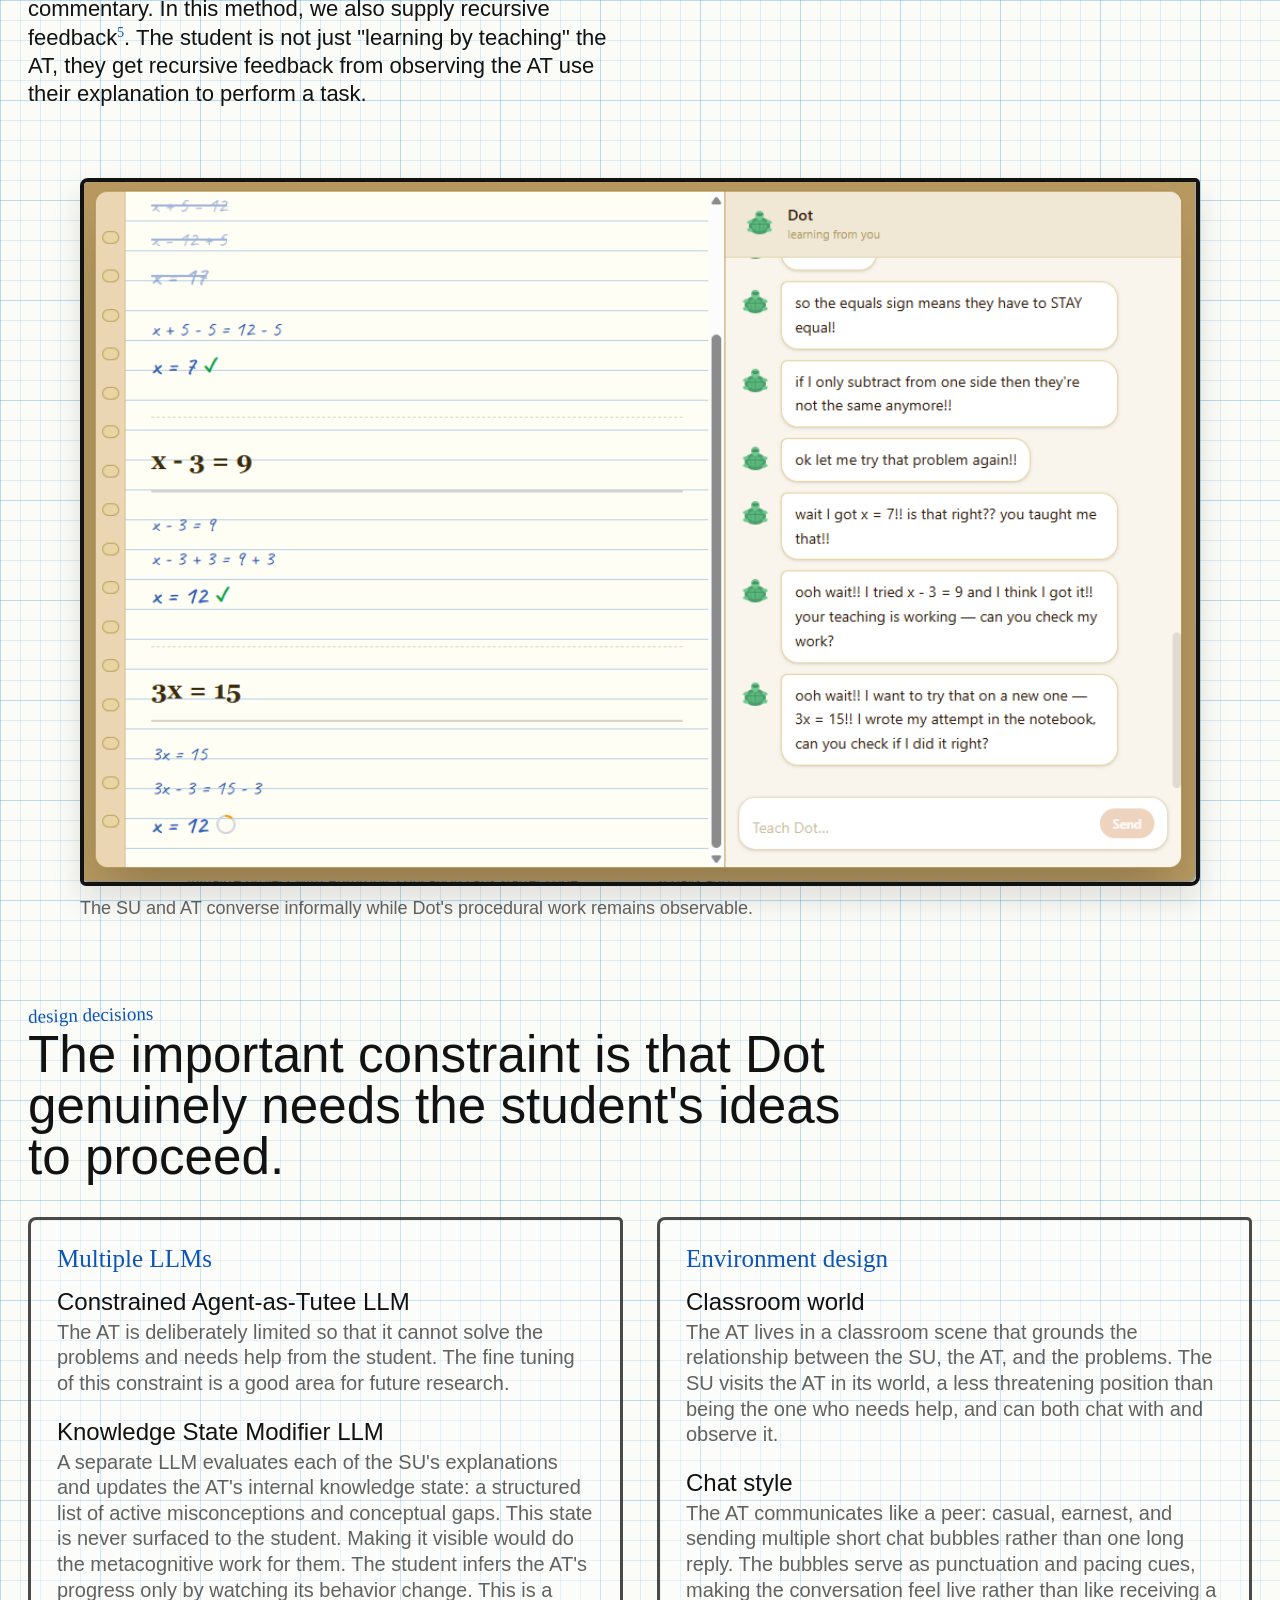
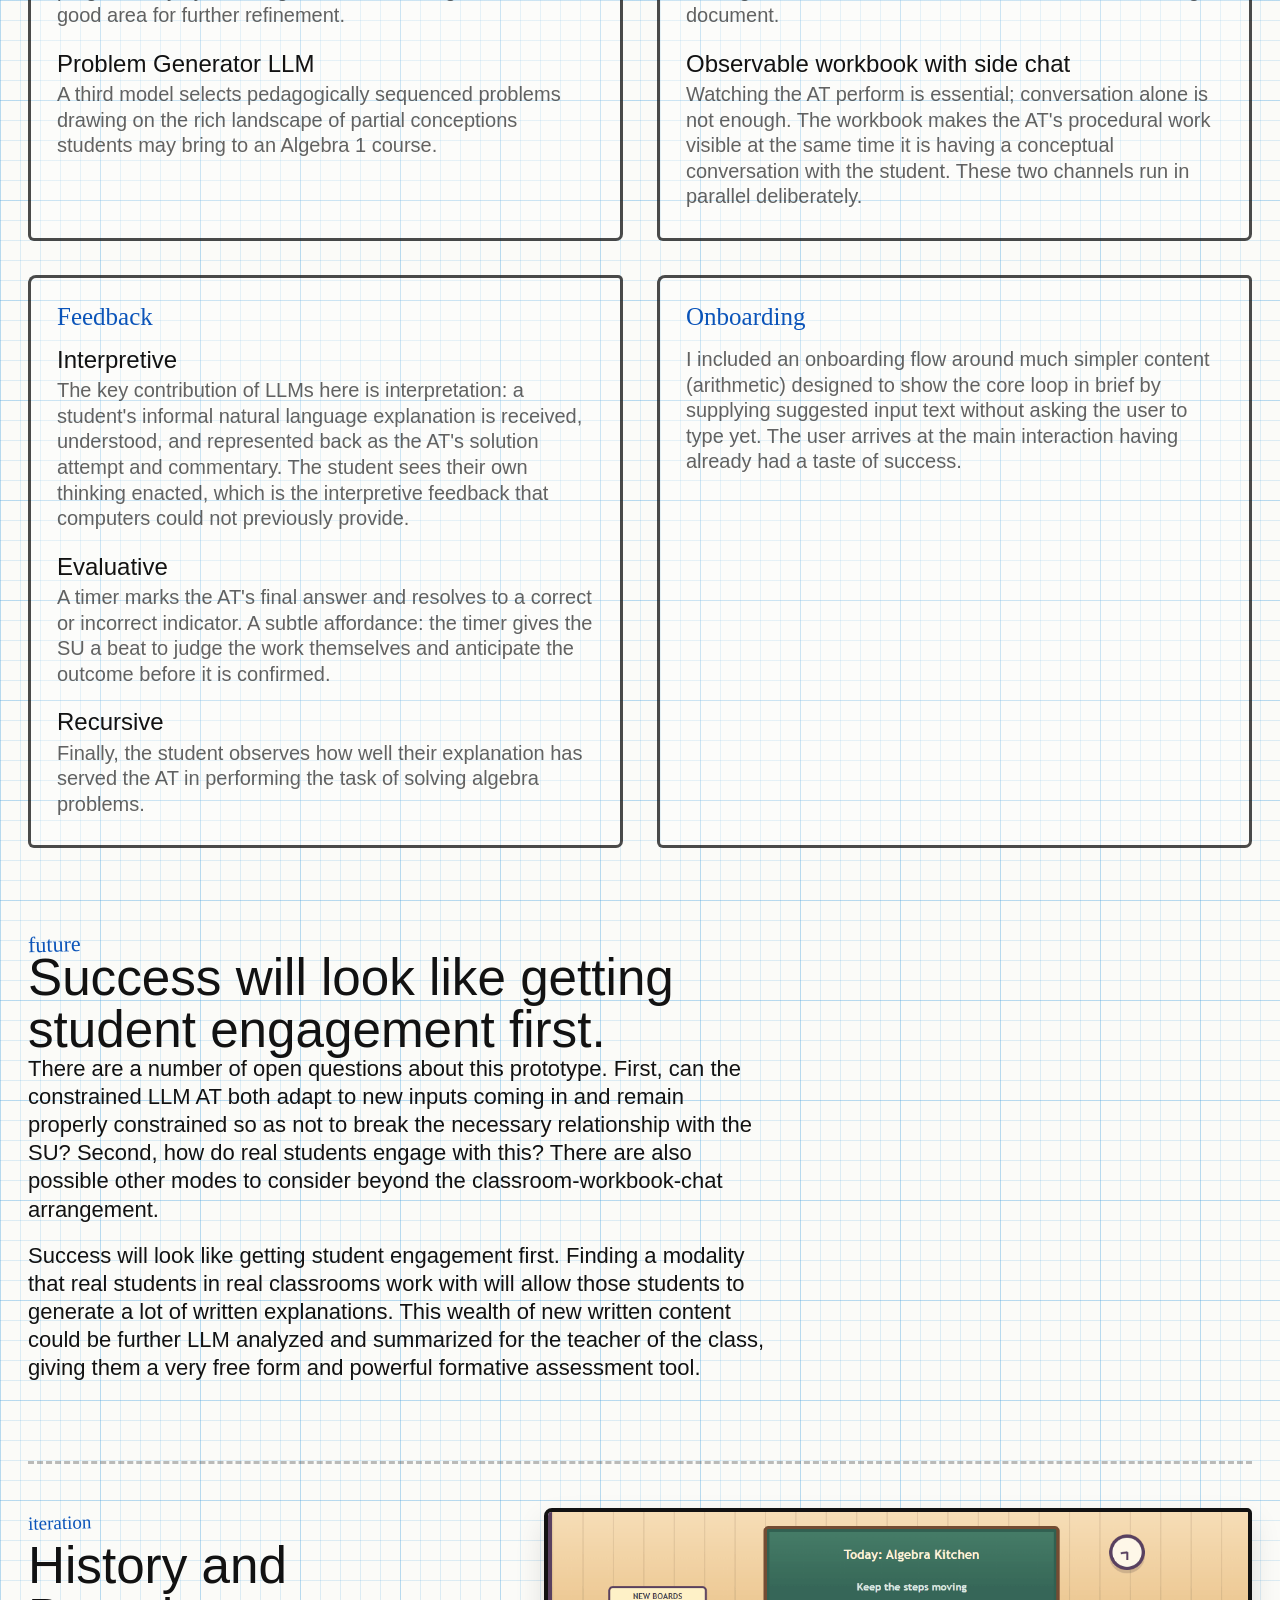
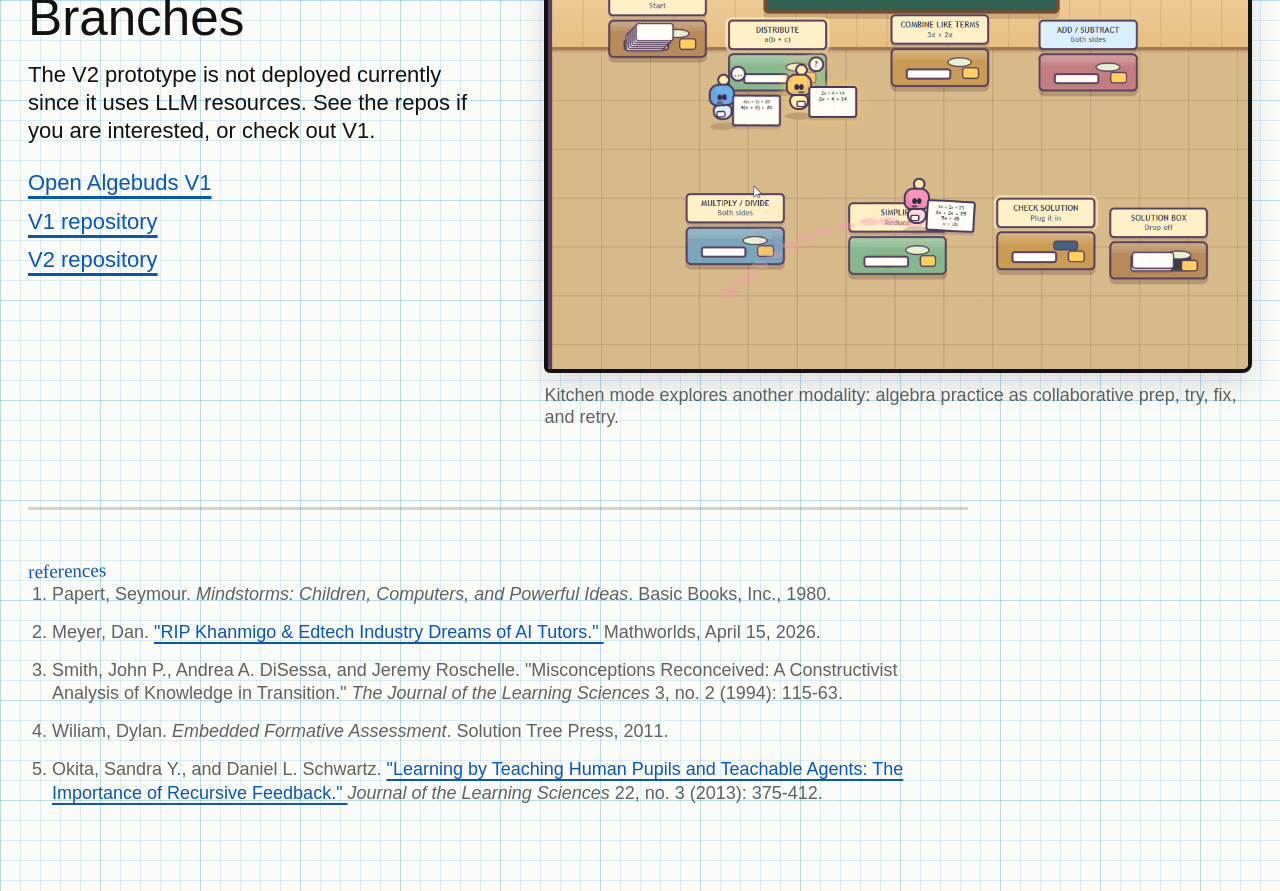
==== commit 4c612897: "Restyle LOGOwriter applet" ====
--- a/algebuds.html
+++ b/algebuds.html
@@ -58,13 +58,6 @@
             <desc id="logo-writer-desc">
               Selecting FW 10 draws a short line. Selecting FW 10 FW 10 FW 10 FW 10 adds a second turtle that draws a longer line.
             </desc>
-            <defs>
-              <pattern id="logo-grid" width="20" height="20" patternUnits="userSpaceOnUse">
-                <path d="M20 0H0V20" fill="none"></path>
-              </pattern>
-            </defs>
-            <rect class="logo-grid-bg" width="540" height="300"></rect>
-            <path class="logo-axis" d="M58 104H490M58 216H490"></path>
             <path class="logo-line logo-line-short" d="M78 104H178" pathLength="1"></path>
             <path class="logo-line logo-line-long" d="M78 216H478" pathLength="1"></path>
             <g class="logo-turtle logo-turtle-one" aria-hidden="true">
--- a/styles.css
+++ b/styles.css
@@ -1781,45 +1781,32 @@
 .logo-writer {
   align-self: center;
   width: min(100%, 500px);
-  padding: 10px;
-  border: 3px solid var(--ink);
-  border-radius: 8px 5px 9px 6px;
-  background: rgba(255, 255, 255, 0.56);
-  box-shadow: 0 14px 30px rgba(18, 18, 18, 0.12);
+  padding: 12px;
+  border: 4px solid #111;
+  border-radius: 0;
+  background: #111;
+  box-shadow: 8px 8px 0 rgba(18, 18, 18, 0.18);
 }
 
 .logo-writer-canvas {
   display: block;
   width: 100%;
   aspect-ratio: 540 / 300;
-  border: 2px solid rgba(18, 18, 18, 0.2);
-  border-radius: 5px;
-  background: #fbf8ec;
-}
-
-#logo-grid path {
-  stroke: rgba(78, 166, 224, 0.38);
-  stroke-width: 1;
-}
-
-.logo-grid-bg {
-  fill: url("#logo-grid");
-}
-
-.logo-axis {
-  fill: none;
-  stroke: rgba(18, 18, 18, 0.18);
-  stroke-width: 2;
-  stroke-dasharray: 8 8;
+  border: 3px solid #7cff80;
+  border-radius: 0;
+  background: #071f0f;
+  image-rendering: pixelated;
+  shape-rendering: crispEdges;
 }
 
 .logo-line {
   fill: none;
-  stroke: var(--ink);
-  stroke-width: 3;
-  stroke-linecap: round;
+  stroke: #7cff80;
+  stroke-width: 5;
+  stroke-linecap: square;
   stroke-dasharray: 1;
   stroke-dashoffset: 1;
+  filter: drop-shadow(0 0 4px rgba(124, 255, 128, 0.58));
 }
 
 .logo-line-short {
@@ -1841,38 +1828,39 @@
 }
 
 .logo-turtle-one {
-  transform: translate(78px, 104px) rotate(90deg) scale(0.82);
+  transform: translate(78px, 104px) rotate(90deg) scale(0.78);
   transition: transform 780ms ease;
 }
 
 .logo-writer.is-short .logo-turtle-one {
-  transform: translate(178px, 104px) rotate(90deg) scale(0.82);
+  transform: translate(178px, 104px) rotate(90deg) scale(0.78);
 }
 
 .logo-turtle-two {
   opacity: 0;
-  transform: translate(78px, 216px) rotate(90deg) scale(0.82);
+  transform: translate(78px, 216px) rotate(90deg) scale(0.78);
   transition: opacity 120ms ease, transform 1300ms ease;
 }
 
 .logo-writer.is-long .logo-turtle-two {
   opacity: 1;
-  transform: translate(478px, 216px) rotate(90deg) scale(0.82);
+  transform: translate(478px, 216px) rotate(90deg) scale(0.78);
 }
 
 .turtle-shell {
-  fill: var(--ink);
-  stroke: var(--ink);
-  stroke-width: 3;
+  fill: #7cff80;
+  stroke: #7cff80;
+  stroke-width: 4;
   stroke-linejoin: round;
+  filter: drop-shadow(0 0 4px rgba(124, 255, 128, 0.72));
 }
 
 .turtle-limbs {
   fill: none;
-  stroke: var(--ink);
-  stroke-width: 5;
-  stroke-linecap: round;
-  stroke-linejoin: round;
+  stroke: #7cff80;
+  stroke-width: 6;
+  stroke-linecap: square;
+  stroke-linejoin: miter;
 }
 
 .algebuds-shot figcaption,
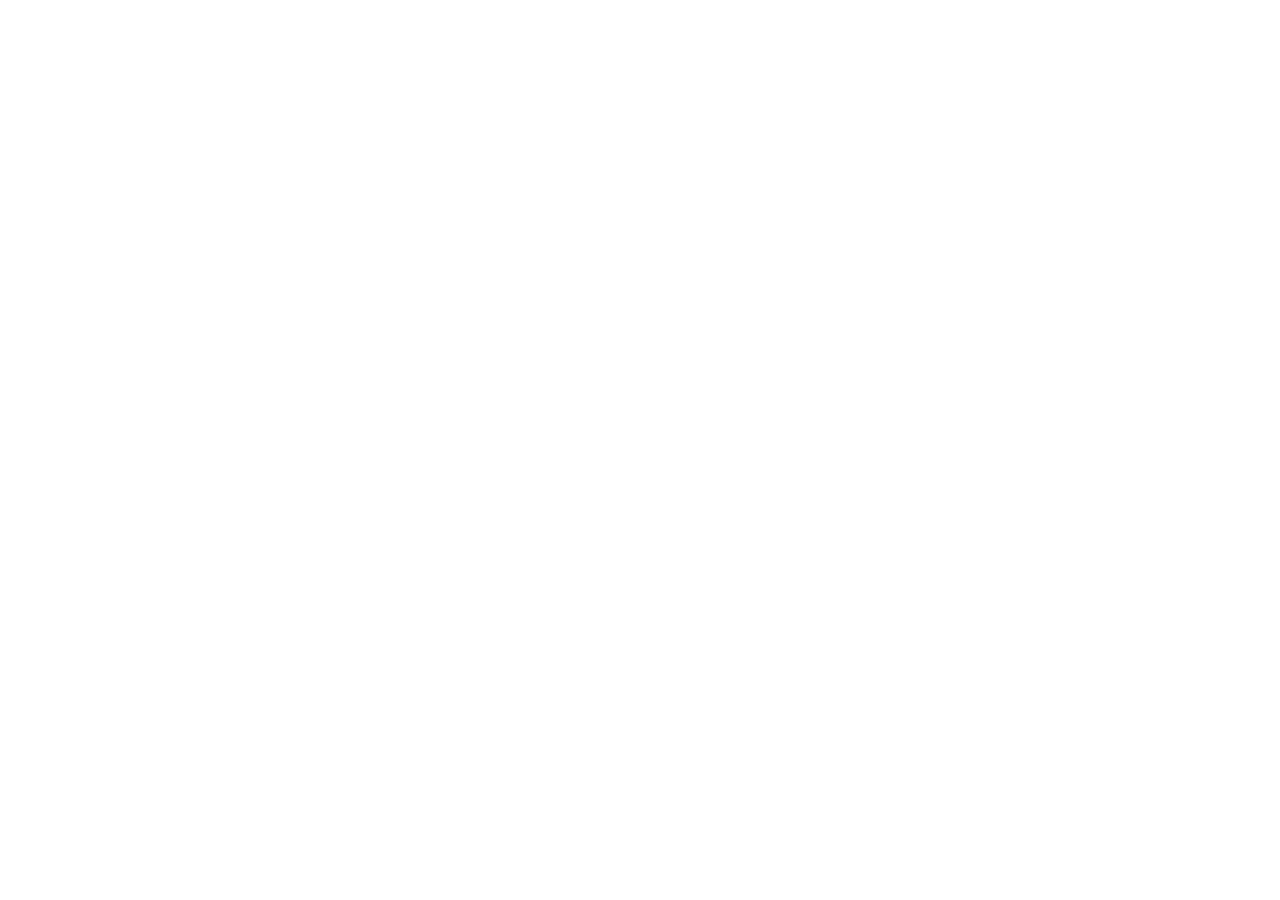
==== commit a6886c74: "Redirect migrated portfolio pages to sfxmath.com" ====
--- a/algebuds.html
+++ b/algebuds.html
@@ -3,336 +3,28 @@
   <head>
     <meta charset="utf-8">
     <meta name="viewport" content="width=device-width, initial-scale=1">
-    <meta
-      name="description"
-      content="A portfolio case study for Algebuds, a student-tutors-chatbot Algebra 1 prototype built around recursive feedback."
-    >
-    <title>Algebuds: Student Tutors Chatbot | Scott Farrar</title>
-    <link rel="stylesheet" href="styles.css?v=algebuds-20260522">
+    <meta name="robots" content="noindex,follow">
+    <meta name="description" content="Algebuds: Student Tutors Chatbot has moved to Scott Farrar's current site.">
+    <link rel="canonical" href="https://sfxmath.com/work/algebuds/">
+    <meta http-equiv="refresh" content="0; url=https://sfxmath.com/work/algebuds/">
+    <title>Algebuds: Student Tutors Chatbot has moved | Scott Farrar</title>
+    <script>
+      window.location.replace("https://sfxmath.com/work/algebuds/" + window.location.hash);
+    </script>
+    <style>
+      :root { color-scheme: light; font-family: system-ui, sans-serif; }
+      body { margin: 0; color: #20252b; background: #f5f8fa; }
+      main { box-sizing: border-box; width: min(42rem, calc(100% - 2rem)); margin: 12vh auto; padding: 2rem; background: white; border: 2px solid #20252b; border-radius: 0.75rem; }
+      h1 { margin-top: 0; line-height: 1.15; }
+      p { line-height: 1.6; }
+      a { color: #075f8f; font-weight: 700; }
+    </style>
   </head>
-  <body class="case-body algebuds-body">
-    <main class="case-page algebuds-page">
-      <a class="case-back-link" href="index.html">Back to portfolio</a>
-
-      <header class="case-hero algebuds-hero">
-        <div class="algebuds-hero-copy">
-          <p class="case-kicker">learning design case study</p>
-          <h1>Algebuds: Student Tutors Chatbot</h1>
-          <p class="case-subtitle">
-            The student is no longer a recipient of explanations, they are the source of them.
-          </p>
-        </div>
-
-        <figure class="algebuds-shot algebuds-hero-shot">
-          <img
-            src="images/algebuds-pdf-page3-3.png"
-            alt="Dot works through an equation in a notebook while chatting with the student tutor."
-          >
-          <figcaption>
-            Dot uses the student's explanation in the workbook, making the student's thinking visible.
-          </figcaption>
-        </figure>
-      </header>
-
-      <section class="algebuds-paper" aria-label="Algebuds design rationale">
-        <article class="case-section algebuds-section">
-          <p class="section-label">introduction</p>
-          <p>
-            You may be familiar with Seymour Papert's LOGO turtle<sup><a href="#ref-papert">1</a></sup>,
-            which draws shapes on screen given programmed instructions from elementary school students.
-            In one story, a child sees
-            <button class="logo-command" type="button" data-logo-command="short">FW 10</button>
-            draw a line, and is asked now to draw a square. He scripts
-            <button class="logo-command" type="button" data-logo-command="long">FW 10 FW 10 FW 10 FW 10</button>,
-            and watches as the turtle draws... a longer line.
-          </p>
-          <p>
-            In this moment, the child received "recursive feedback" and had the opportunity to refine
-            his understanding and explanation of a square. He excitedly asks how to make the turtle turn...
-          </p>
-        </article>
-
-        <figure class="logo-writer" aria-label="Interactive LOGOwriter turtle drawing">
-          <svg class="logo-writer-canvas" viewBox="0 0 540 300" role="img" aria-labelledby="logo-writer-title logo-writer-desc">
-            <title id="logo-writer-title">LOGOwriter turtle drawing demo</title>
-            <desc id="logo-writer-desc">
-              Selecting FW 10 draws a short line. Selecting FW 10 FW 10 FW 10 FW 10 adds a second turtle that draws a longer line.
-            </desc>
-            <path class="logo-line logo-line-short" d="M78 104H178" pathLength="1"></path>
-            <path class="logo-line logo-line-long" d="M78 216H478" pathLength="1"></path>
-            <g class="logo-turtle logo-turtle-one" aria-hidden="true">
-              <path class="turtle-shell" d="M0-14 13-5 13 6 0 14-13 6-13-5Z"></path>
-              <path class="turtle-limbs" d="M-13-4l-8-7M13-4l8-7M-13 5l-9 6M13 5l9 6M0-14v-8"></path>
-            </g>
-            <g class="logo-turtle logo-turtle-two" aria-hidden="true">
-              <path class="turtle-shell" d="M0-14 13-5 13 6 0 14-13 6-13-5Z"></path>
-              <path class="turtle-limbs" d="M-13-4l-8-7M13-4l8-7M-13 5l-9 6M13 5l9 6M0-14v-8"></path>
-            </g>
-          </svg>
-        </figure>
-
-        <article class="case-section algebuds-section">
-          <p class="section-label">problem</p>
-          <h2>Chatbot tutors aren't working for most students.</h2>
-          <p>
-            Chatbot tutors aren't working for most students<sup><a href="#ref-meyer">2</a></sup>.
-            They can supply explanations and answer lots of questions, but in doing so they take on
-            all the cognitive work. Students lapse into passivity: "idk". The typical chatbot tutor
-            assumes the student comes with a question; the chatbot comes with the answer. This leaves
-            little room for students to put their own ideas in.
-          </p>
-        </article>
-
-        <article class="case-section algebuds-section">
-          <p class="section-label">solution</p>
-          <h2>In this prototype I flip the tutoring roles.</h2>
-          <p>
-            In this prototype I flip the tutoring roles. The agent-as-tutee (AT) is the one asking
-            for help, and the student user (SU) is the tutor. The AT is deliberately constrained so
-            that it cannot solve the problems on its own. It genuinely needs the student's ideas to
-            proceed. Now the student is no longer a recipient of explanations, they are the source
-            of them.
-          </p>
-        </article>
-      </section>
-
-      <section class="algebuds-wide-section" aria-label="Algebuds classroom and workbook environment">
-        <figure class="algebuds-shot">
-          <img
-            src="images/algebuds-pdf-page3-1.png"
-            alt="Algebuds classroom world with Dot, a workbook, a classroom board, and chat."
-          >
-          <figcaption>
-            The chat is placed alongside a classroom world and workbook modal to support the SU's
-            positioning as tutor.
-          </figcaption>
-        </figure>
-      </section>
-
-      <section class="algebuds-paper" aria-label="Theoretical background and why LLMs">
-        <article class="case-section algebuds-section algebuds-section-wide">
-          <p class="section-label">theoretical background and why LLMs</p>
-          <h2>Recursive feedback turns partial explanations into something students can inspect.</h2>
-          <p>
-            The child programming in LOGO knew a square had four sides and that explanation had served
-            him well in previous contexts. He used that knowledge to supply four copies of
-            <code>FW 10</code>, and he observed the turtle earnestly interpret his instructions. In that
-            moment of recursive feedback, he realizes he must modify his partial explanation to adapt
-            to this new context, and make connections with new ideas such as angles and rotation.
-          </p>
-          <p>
-            The structure of this prototype is built on theories of student conceptions-in-progress
-            and layers of feedback. First, we reconceive misconceptions<sup><a href="#ref-smith">3</a></sup>
-            not as wrong ideas to be replaced, but instead as useful conceptions in previous contexts
-            that need refinement as contexts mature. Thus, we aim to draw out student explanations of
-            their conceptions in order to interpret, refine, and grow them with feedback.
-          </p>
-          <p>
-            The feedback typically afforded by computers is evaluative: the computer can quickly say
-            if a highly structured response is right or wrong. With LLMs, computers are now much more
-            capable of giving interpretive<sup><a href="#ref-wiliam">4</a></sup> feedback on natural
-            language inputs. We elicit a student's natural language informal and imprecise partial
-            conception, and we represent it back to them as the AT's solution attempt and commentary.
-            In this method, we also supply recursive feedback<sup><a href="#ref-okita">5</a></sup>.
-            The student is not just "learning by teaching" the AT, they get recursive feedback from
-            observing the AT use their explanation to perform a task.
-          </p>
-        </article>
-
-        <aside class="algebuds-loop" aria-label="The Algebuds core loop">
-          <p class="section-label">the core loop</p>
-          <ol>
-            <li>The AT asks for help on a problem.</li>
-            <li>
-              The SU responds in natural language, expressing their understanding however precisely
-              or imprecisely they can.
-            </li>
-            <li>
-              The AT interprets the explanation, asks follow-up questions, and attempts to apply what
-              it has been taught to the problem.
-            </li>
-            <li>
-              The SU observes the AT's attempt in the workbook. This is the recursive feedback step:
-              the student sees their own explanation enacted, and can assess whether it was enough.
-            </li>
-          </ol>
-        </aside>
-      </section>
-
-      <section class="algebuds-wide-section" aria-label="Workbook and chat evidence">
-        <figure class="algebuds-shot">
-          <img
-            src="images/algebuds-equation-retry.png"
-            alt="Dot tries new equation problems in the workbook after learning about keeping equations balanced."
-          >
-          <figcaption>
-            The SU and AT converse informally while Dot's procedural work remains observable.
-          </figcaption>
-        </figure>
-      </section>
-
-      <section class="algebuds-design" aria-label="Algebuds design decisions">
-        <div class="algebuds-design-intro">
-          <p class="section-label">design decisions</p>
-          <h2>The important constraint is that Dot genuinely needs the student's ideas to proceed.</h2>
-        </div>
-
-        <article class="algebuds-decision-card">
-          <h3>Multiple LLMs</h3>
-          <h4>Constrained Agent-as-Tutee LLM</h4>
-          <p>
-            The AT is deliberately limited so that it cannot solve the problems and needs help from
-            the student. The fine tuning of this constraint is a good area for future research.
-          </p>
-          <h4>Knowledge State Modifier LLM</h4>
-          <p>
-            A separate LLM evaluates each of the SU's explanations and updates the AT's internal
-            knowledge state: a structured list of active misconceptions and conceptual gaps. This
-            state is never surfaced to the student. Making it visible would do the metacognitive work
-            for them. The student infers the AT's progress only by watching its behavior change. This
-            is a good area for further refinement.
-          </p>
-          <h4>Problem Generator LLM</h4>
-          <p>
-            A third model selects pedagogically sequenced problems drawing on the rich landscape of
-            partial conceptions students may bring to an Algebra 1 course.
-          </p>
-        </article>
-
-        <article class="algebuds-decision-card">
-          <h3>Environment design</h3>
-          <h4>Classroom world</h4>
-          <p>
-            The AT lives in a classroom scene that grounds the relationship between the SU, the AT,
-            and the problems. The SU visits the AT in its world, a less threatening position than
-            being the one who needs help, and can both chat with and observe it.
-          </p>
-          <h4>Chat style</h4>
-          <p>
-            The AT communicates like a peer: casual, earnest, and sending multiple short chat bubbles
-            rather than one long reply. The bubbles serve as punctuation and pacing cues, making the
-            conversation feel live rather than like receiving a document.
-          </p>
-          <h4>Observable workbook with side chat</h4>
-          <p>
-            Watching the AT perform is essential; conversation alone is not enough. The workbook makes
-            the AT's procedural work visible at the same time it is having a conceptual conversation
-            with the student. These two channels run in parallel deliberately.
-          </p>
-        </article>
-
-        <article class="algebuds-decision-card">
-          <h3>Feedback</h3>
-          <h4>Interpretive</h4>
-          <p>
-            The key contribution of LLMs here is interpretation: a student's informal natural language
-            explanation is received, understood, and represented back as the AT's solution attempt and
-            commentary. The student sees their own thinking enacted, which is the interpretive feedback
-            that computers could not previously provide.
-          </p>
-          <h4>Evaluative</h4>
-          <p>
-            A timer marks the AT's final answer and resolves to a correct or incorrect indicator. A
-            subtle affordance: the timer gives the SU a beat to judge the work themselves and anticipate
-            the outcome before it is confirmed.
-          </p>
-          <h4>Recursive</h4>
-          <p>
-            Finally, the student observes how well their explanation has served the AT in performing
-            the task of solving algebra problems.
-          </p>
-        </article>
-
-        <article class="algebuds-decision-card">
-          <h3>Onboarding</h3>
-          <p>
-            I included an onboarding flow around much simpler content (arithmetic) designed to show
-            the core loop in brief by supplying suggested input text without asking the user to type
-            yet. The user arrives at the main interaction having already had a taste of success.
-          </p>
-        </article>
-      </section>
-
-      <section class="algebuds-paper algebuds-future" aria-label="Future directions">
-        <article class="case-section algebuds-section algebuds-section-wide">
-          <p class="section-label">future</p>
-          <h2>Success will look like getting student engagement first.</h2>
-          <p>
-            There are a number of open questions about this prototype. First, can the constrained LLM
-            AT both adapt to new inputs coming in and remain properly constrained so as not to break
-            the necessary relationship with the SU? Second, how do real students engage with this?
-            There are also possible other modes to consider beyond the classroom-workbook-chat arrangement.
-          </p>
-          <p>
-            Success will look like getting student engagement first. Finding a modality that real
-            students in real classrooms work with will allow those students to generate a lot of
-            written explanations. This wealth of new written content could be further LLM analyzed and
-            summarized for the teacher of the class, giving them a very free form and powerful formative
-            assessment tool.
-          </p>
-        </article>
-      </section>
-
-      <section class="algebuds-history" aria-label="Algebuds history and branches">
-        <div class="algebuds-history-copy">
-          <p class="section-label">iteration</p>
-          <h2>History and Branches</h2>
-          <p>
-            The V2 prototype is not deployed currently since it uses LLM resources. See the repos if
-            you are interested, or check out V1.
-          </p>
-          <div class="algebuds-link-grid" aria-label="Algebuds links">
-            <a href="https://grumm1728.github.io/algebuds/" target="_blank" rel="noreferrer">
-              Open Algebuds V1
-            </a>
-            <a href="https://github.com/grumm1728/algebuds" target="_blank" rel="noreferrer">
-              V1 repository
-            </a>
-            <a href="https://github.com/grumm1728/algebuds-anthropic" target="_blank" rel="noreferrer">
-              V2 repository
-            </a>
-          </div>
-        </div>
-
-        <figure class="algebuds-gif-frame">
-          <img
-            src="images/algebuds-kitchen-mode.gif"
-            alt="Animated Algebuds kitchen mode prototype with robot pets moving around an algebra kitchen."
-          >
-          <figcaption>
-            Kitchen mode explores another modality: algebra practice as collaborative prep, try, fix,
-            and retry.
-          </figcaption>
-        </figure>
-      </section>
-
-      <section class="algebuds-references" aria-label="References">
-        <p class="section-label">references</p>
-        <ol>
-          <li id="ref-papert">Papert, Seymour. <cite>Mindstorms: Children, Computers, and Powerful Ideas</cite>. Basic Books, Inc., 1980.</li>
-          <li id="ref-meyer">
-            Meyer, Dan.
-            <a href="https://www.linkedin.com/pulse/rip-khanmigo-edtech-industry-dreams-ai-tutors-dan-meyer-bfuec" target="_blank" rel="noreferrer">
-              "RIP Khanmigo &amp; Edtech Industry Dreams of AI Tutors."
-            </a>
-            Mathworlds, April 15, 2026.
-          </li>
-          <li id="ref-smith">
-            Smith, John P., Andrea A. DiSessa, and Jeremy Roschelle. "Misconceptions Reconceived:
-            A Constructivist Analysis of Knowledge in Transition." <cite>The Journal of the Learning Sciences</cite>
-            3, no. 2 (1994): 115-63.
-          </li>
-          <li id="ref-wiliam">Wiliam, Dylan. <cite>Embedded Formative Assessment</cite>. Solution Tree Press, 2011.</li>
-          <li id="ref-okita">
-            Okita, Sandra Y., and Daniel L. Schwartz.
-            <a href="https://aaalab.stanford.edu/assets/papers/2013/Learning_by_teaching_human_pupils.pdf" target="_blank" rel="noreferrer">
-              "Learning by Teaching Human Pupils and Teachable Agents: The Importance of Recursive Feedback."
-            </a>
-            <cite>Journal of the Learning Sciences</cite> 22, no. 3 (2013): 375-412.
-          </li>
-        </ol>
-      </section>
+  <body>
+    <main>
+      <p>This legacy page has moved.</p>
+      <h1>Algebuds: Student Tutors Chatbot</h1>
+      <p><a href="https://sfxmath.com/work/algebuds/">Continue to the current page</a>.</p>
     </main>
-    <script src="algebuds.js"></script>
   </body>
 </html>
